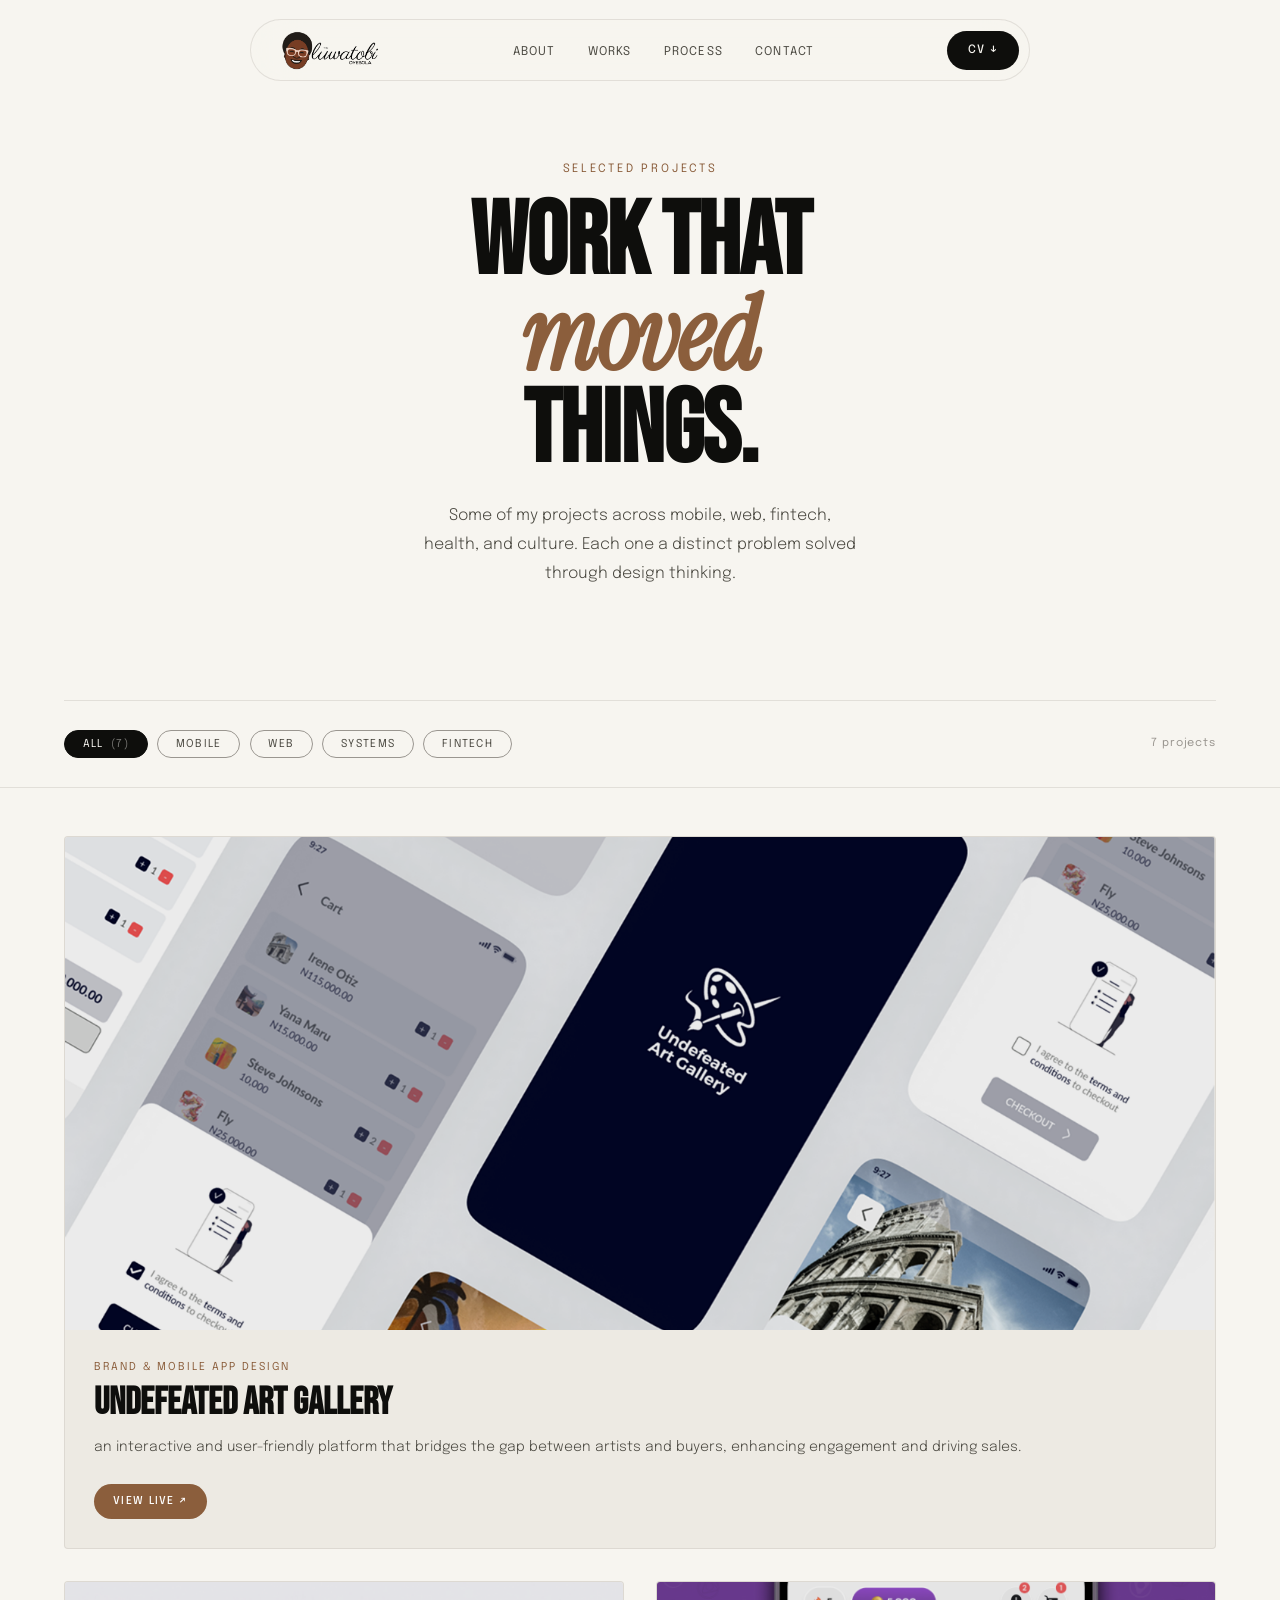
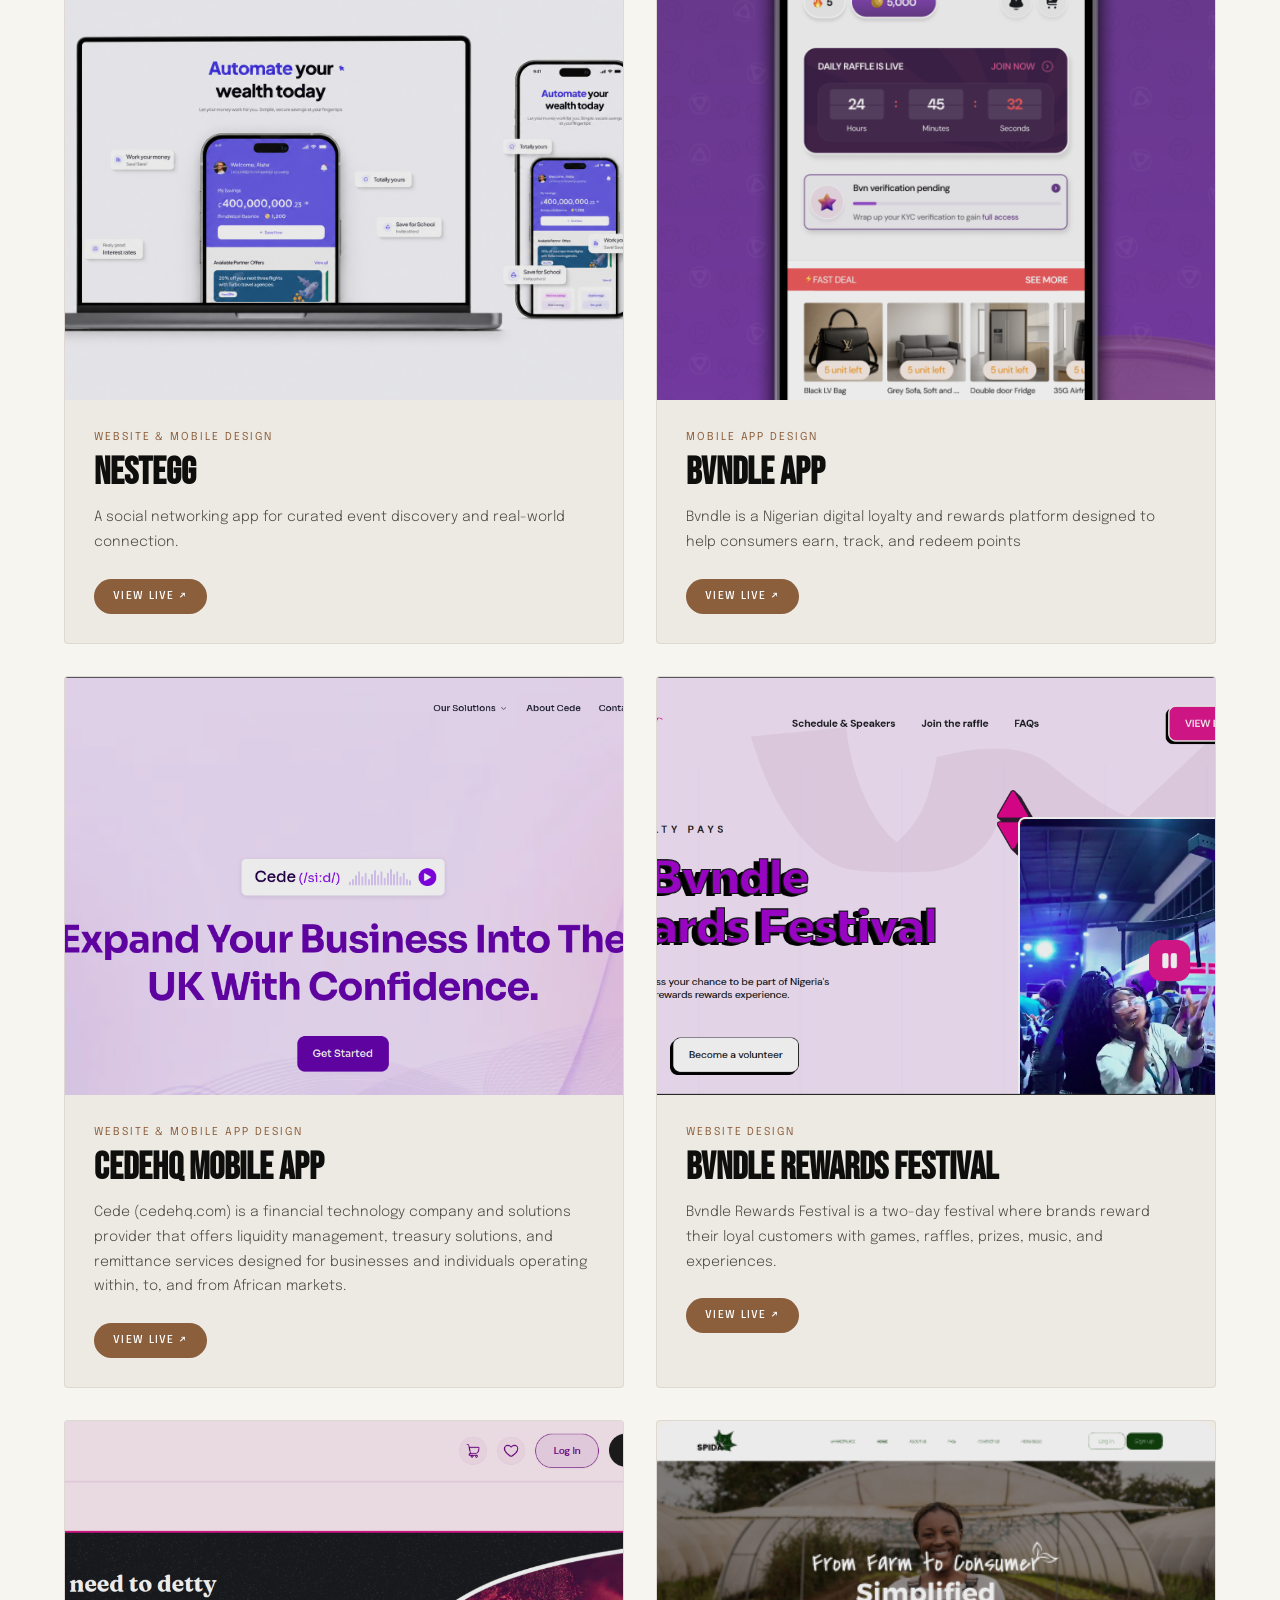
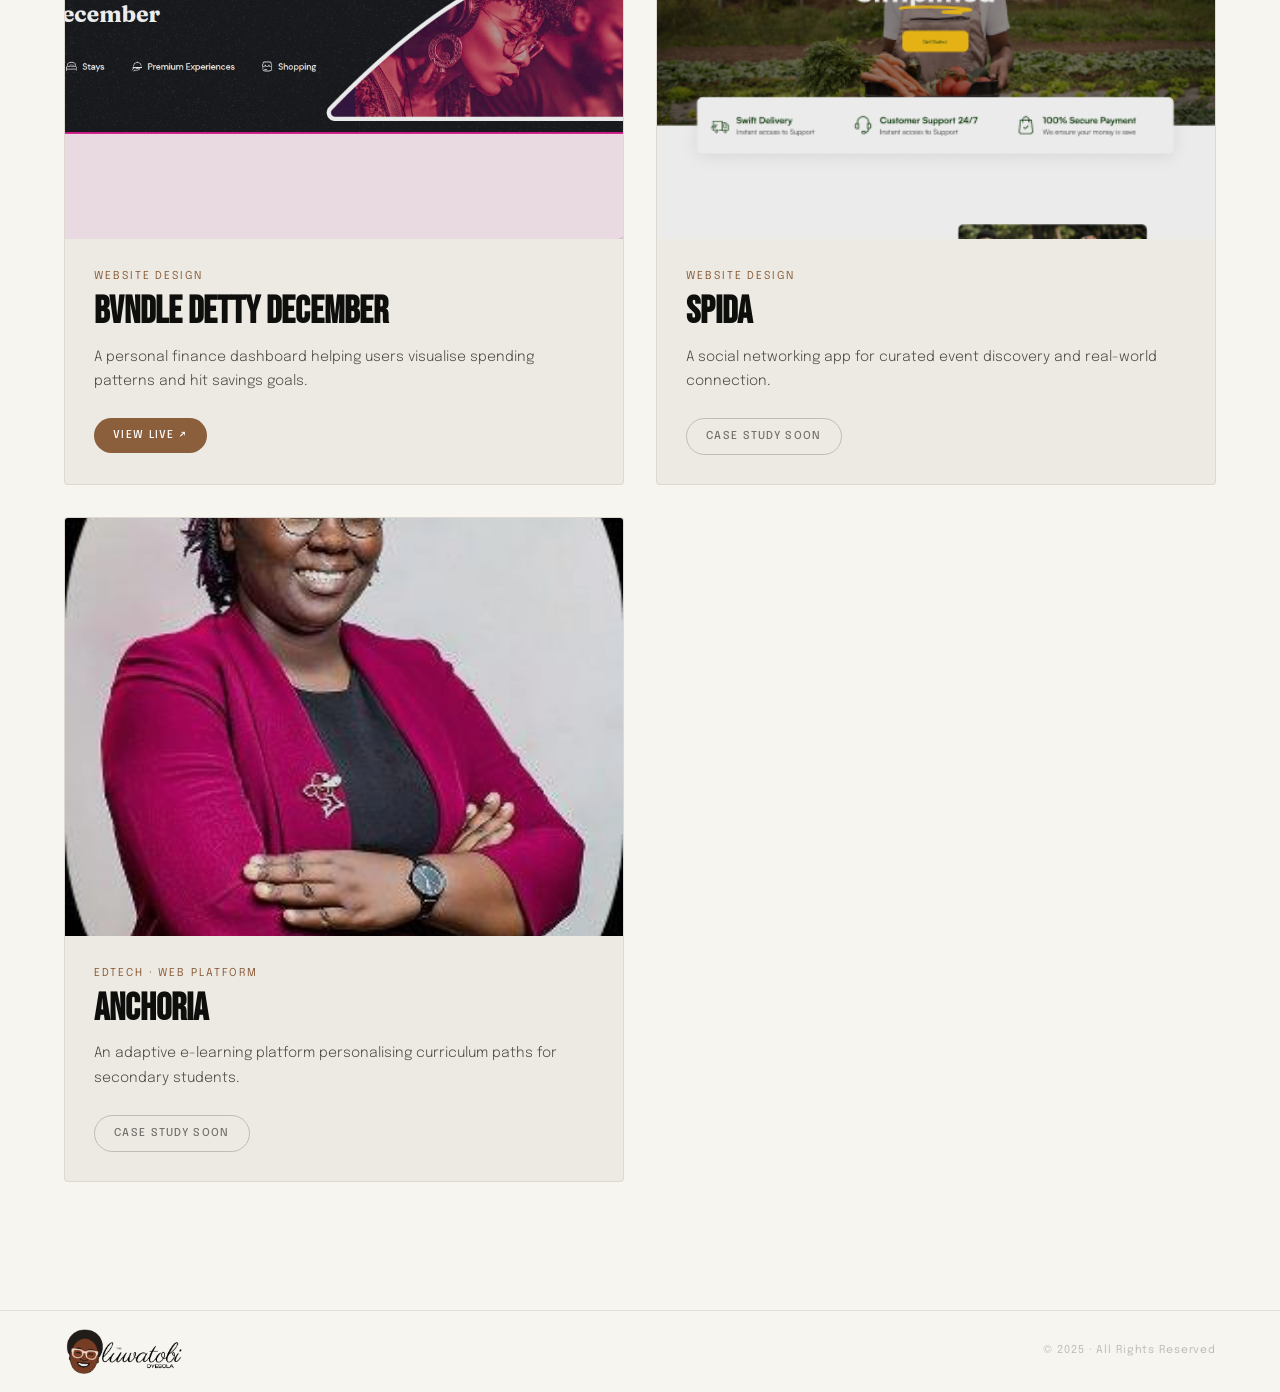
==== case-study.html @ ea9e1ae0 "designed Portfolio page" ====
<!doctype html>
<html lang="en" data-theme="light">
  <head>
    <meta charset="UTF-8" />
    <meta name="viewport" content="width=device-width,initial-scale=1" />
    <title>Case Study — Oluwatobi Oyesola</title>
    <link rel="preconnect" href="https://fonts.googleapis.com" />
    <link
      href="https://fonts.googleapis.com/css2?family=Bebas+Neue&family=Epilogue:ital,wght@0,200;0,300;0,400;0,500;1,200&family=Instrument+Serif:ital@0;1&display=swap"
      rel="stylesheet"
    />
    <link rel="stylesheet" href="style.css" />
    <link rel="stylesheet" href="./style/works.css" />
    <script src="./script/script.js" defer></script>
    <style>
      /* ── SHARED DESIGN TOKENS ─────────────────── */
      :root {
        --bg: #f7f5f0;
        --bg2: #edeae3;
        --bg3: #e3dfd7;
        --surface: rgba(255, 255, 255, 0.55);
        --surface-border: rgba(200, 196, 188, 0.45);
        --ink: #0e0e0c;
        --ink2: #4a4840;
        --ink3: #9a9690;
        --accent: #0e0e0c;
        --accent2: #8b5e3c;
        --accent2l: #c49a72;
        --glass-nav: rgba(247, 245, 240, 0.78);
        --glass-card: rgba(255, 255, 255, 0.52);
        --shadow: 0 12px 56px rgba(14, 14, 12, 0.12);
        --shadow-sm: 0 2px 16px rgba(14, 14, 12, 0.07);
        --ff-d: "Bebas Neue", sans-serif;
        --ff-s: "Instrument Serif", Georgia, serif;
        --ff-b: "Epilogue", sans-serif;
        --ease: cubic-bezier(0.22, 1, 0.36, 1);
      }
      [data-theme="dark"] {
        --bg: #0e0e0c;
        --bg2: #1a1a17;
        --bg3: #222220;
        --surface: rgba(30, 30, 26, 0.6);
        --surface-border: rgba(255, 255, 255, 0.08);
        --ink: #f7f5f0;
        --ink2: #b8b4ac;
        --ink3: #6a6660;
        --accent: #f7f5f0;
        --accent2: #c49a72;
        --accent2l: #d4aa82;
        --glass-nav: rgba(14, 14, 12, 0.82);
        --glass-card: rgba(26, 26, 23, 0.65);
        --shadow: 0 12px 56px rgba(0, 0, 0, 0.45);
        --shadow-sm: 0 2px 16px rgba(0, 0, 0, 0.3);
      }
      *,
      *::before,
      *::after {
        box-sizing: border-box;
        margin: 0;
        padding: 0;
      }
      html {
        scroll-behavior: smooth;
        font-size: 16px;
      }
      body {
        font-family: var(--ff-b);
        background: var(--bg);
        color: var(--ink);
        overflow-x: hidden;
        transition:
          background 0.4s,
          color 0.4s;
        line-height: 1.6;
      }
      ::-webkit-scrollbar {
        width: 3px;
      }
      ::-webkit-scrollbar-track {
        background: var(--bg);
      }
      ::-webkit-scrollbar-thumb {
        background: var(--accent2);
        border-radius: 2px;
      }
      img {
        display: block;
        max-width: 100%;
      }
      a {
        text-decoration: none;
        color: inherit;
      }

      /* ── UTILITIES ─────────────────────────────── */
      .s-label {
        font-family: var(--ff-b);
        font-size: 0.7rem;
        font-weight: 400;
        letter-spacing: 0.25em;
        text-transform: uppercase;
        color: var(--accent2);
        display: flex;
        align-items: center;
        gap: 0.7rem;
        margin-bottom: 0.8rem;
      }
      .s-label::before {
        content: "";
        width: 1.8rem;
        height: 0.5px;
        background: var(--accent2);
        display: block;
      }
      .reveal {
        opacity: 0;
        transform: translateY(1.6rem);
        transition:
          opacity 0.8s var(--ease),
          transform 0.8s var(--ease);
      }
      .reveal.in {
        opacity: 1;
        transform: none;
      }
      .d1 {
        transition-delay: 0.1s;
      }
      .d2 {
        transition-delay: 0.2s;
      }
      .d3 {
        transition-delay: 0.3s;
      }
      .d4 {
        transition-delay: 0.4s;
      }
      .btn {
        font-family: var(--ff-b);
        font-size: 0.72rem;
        font-weight: 500;
        letter-spacing: 0.12em;
        text-transform: uppercase;
        padding: 0.8rem 1.8rem;
        border-radius: 100px;
        transition: all 0.25s;
        display: inline-flex;
        align-items: center;
        gap: 0.5rem;
        cursor: pointer;
        border: none;
      }
      .btn-solid {
        background: var(--ink);
        color: var(--bg);
      }
      .btn-solid:hover {
        background: var(--accent2);
        transform: translateY(-2px);
      }
      .btn-ghost {
        background: transparent;
        color: var(--ink);
        border: 0.5px solid var(--ink3);
      }
      .btn-ghost:hover {
        border-color: var(--accent2);
        color: var(--accent2);
        transform: translateY(-2px);
      }
      .btn-brown {
        background: var(--accent2);
        color: #fff;
      }
      .btn-brown:hover {
        background: var(--accent2l);
        transform: translateY(-2px);
      }

      /* ── CASE STUDY ───────────────────────────── */
      .cs-wrap {
        padding-top: 5rem;
      }

      /* HERO */
      .cs-hero {
        position: relative;
        height: 70vh;
        min-height: 460px;
        overflow: hidden;
        display: flex;
        align-items: flex-end;
      }
      .cs-hero-bg {
        position: absolute;
        inset: 0;
        background-size: cover;
        background-position: center 20%;
        transition: transform 6s ease;
      }
      .cs-hero-overlay {
        position: absolute;
        inset: 0;
        background: linear-gradient(
          to bottom,
          rgba(14, 14, 12, 0.1) 0%,
          rgba(14, 14, 12, 0.8) 100%
        );
      }
      .cs-hero-content {
        position: relative;
        z-index: 2;
        width: 100%;
        padding: 0 5vw 3.5rem;
      }
      .cs-back {
        position: absolute;
        top: 2rem;
        left: 5vw;
        z-index: 10;
        font-family: var(--ff-b);
        font-size: 0.72rem;
        letter-spacing: 0.15em;
        text-transform: uppercase;
        color: rgba(247, 245, 240, 0.7);
        display: inline-flex;
        align-items: center;
        gap: 0.5rem;
        transition: color 0.2s;
      }
      .cs-back:hover {
        color: #fff;
      }
      .cs-back svg {
        width: 16px;
        height: 16px;
        stroke: currentColor;
        fill: none;
        stroke-width: 1.5;
      }
      .cs-hero-cat {
        font-family: var(--ff-b);
        font-size: 0.7rem;
        letter-spacing: 0.2em;
        text-transform: uppercase;
        color: var(--accent2);
        margin-bottom: 0.8rem;
      }
      .cs-hero-title {
        font-family: var(--ff-d);
        font-size: clamp(3rem, 7vw, 8rem);
        line-height: 0.92;
        color: #f7f5f0;
        letter-spacing: -0.01em;
        margin-bottom: 1rem;
      }
      .cs-hero-sub {
        font-family: var(--ff-b);
        font-size: 1rem;
        font-weight: 300;
        color: rgba(247, 245, 240, 0.65);
        max-width: 52ch;
        line-height: 1.75;
      }

      /* META BAR */
      .cs-meta-bar {
        background: var(--bg2);
        padding: 2rem 5vw;
        display: flex;
        gap: 3rem;
        flex-wrap: wrap;
        border-bottom: 0.5px solid var(--surface-border);
      }
      .cs-meta-item {
      }
      .cs-meta-label {
        font-family: var(--ff-b);
        font-size: 0.65rem;
        letter-spacing: 0.2em;
        text-transform: uppercase;
        color: var(--ink3);
        margin-bottom: 0.25rem;
      }
      .cs-meta-val {
        font-family: var(--ff-b);
        font-size: 0.9rem;
        font-weight: 400;
        color: var(--ink);
      }

      /* BODY */
      .cs-body {
        max-width: 1100px;
        margin: 0 auto;
        padding: 5rem 5vw 8rem;
      }
      .cs-section {
        margin-bottom: 5rem;
      }
      .cs-section-title {
        font-family: var(--ff-d);
        font-size: clamp(2rem, 4vw, 4rem);
        color: var(--ink);
        margin-bottom: 1.5rem;
        line-height: 1;
      }

      /* PROBLEM / SOLUTION 2-col */
      .cs-ps-grid {
        display: grid;
        grid-template-columns: 1fr 1fr;
        gap: 2px;
        margin: 3rem 0;
      }
      .cs-ps-col {
        padding: 2.5rem;
        background: var(--bg2);
        border: 0.5px solid var(--surface-border);
      }
      .cs-ps-col.solution {
        background: var(--ink);
        color: var(--bg);
      }
      .cs-ps-label {
        font-family: var(--ff-b);
        font-size: 0.68rem;
        letter-spacing: 0.2em;
        text-transform: uppercase;
        color: var(--accent2);
        margin-bottom: 0.8rem;
      }
      .cs-ps-col.solution .cs-ps-label {
        color: var(--accent2l);
      }
      .cs-ps-text {
        font-family: var(--ff-s);
        font-style: italic;
        font-size: 1.05rem;
        line-height: 1.85;
      }
      .cs-ps-col.solution .cs-ps-text {
        color: rgba(247, 245, 240, 0.8);
      }

      /* IMAGE GALLERY */
      .cs-gallery {
        columns: 3 280px;
        column-gap: 1rem;
        margin: 2rem 0;
      }
      .cs-gallery-item {
        break-inside: avoid;
        margin-bottom: 1rem;
        overflow: hidden;
        cursor: zoom-in;
        position: relative;
      }
      .cs-gallery-item img {
        width: 100%;
        display: block;
        transition:
          transform 0.5s var(--ease),
          filter 0.4s;
        filter: brightness(0.95);
      }
      .cs-gallery-item:hover img {
        transform: scale(1.03);
        filter: brightness(0.85);
      }
      .cs-gallery-item::after {
        content: "↗";
        position: absolute;
        top: 0.6rem;
        right: 0.6rem;
        font-size: 0.8rem;
        color: #fff;
        background: rgba(14, 14, 12, 0.4);
        backdrop-filter: blur(8px);
        padding: 0.2rem 0.5rem;
        border-radius: 4px;
        opacity: 0;
        transition: opacity 0.3s;
      }
      .cs-gallery-item:hover::after {
        opacity: 1;
      }

      /* CTA */
      .cs-cta-row {
        display: flex;
        gap: 1rem;
        flex-wrap: wrap;
        padding: 3rem 0;
        border-top: 0.5px solid var(--surface-border);
        margin-top: 4rem;
      }

      /* NAV BETWEEN PROJECTS */
      .cs-nav-row {
        display: grid;
        grid-template-columns: 1fr 1fr;
        gap: 1.2rem;
        padding: 3rem 5vw;
        background: var(--bg2);
        border-top: 0.5px solid var(--surface-border);
      }
      .cs-nav-card {
        background: var(--bg);
        padding: 1.8rem;
        border: 0.5px solid var(--surface-border);
        transition: all 0.3s var(--ease);
        cursor: pointer;
      }
      .cs-nav-card:hover {
        background: var(--bg2);
        transform: translateY(-2px);
        box-shadow: var(--shadow-sm);
      }
      .cs-nav-dir {
        font-family: var(--ff-b);
        font-size: 0.65rem;
        letter-spacing: 0.2em;
        text-transform: uppercase;
        color: var(--ink3);
        margin-bottom: 0.4rem;
      }
      .cs-nav-title {
        font-family: var(--ff-d);
        font-size: 1.6rem;
        color: var(--ink);
        line-height: 1;
      }

      /* LIGHTBOX */
      #lightbox {
        position: fixed;
        inset: 0;
        z-index: 9999;
        background: rgba(14, 14, 12, 0.95);
        display: flex;
        align-items: center;
        justify-content: center;
        opacity: 0;
        pointer-events: none;
        transition: opacity 0.3s;
      }
      #lightbox.open {
        opacity: 1;
        pointer-events: all;
      }
      #lightbox img {
        max-width: 90vw;
        max-height: 88vh;
        object-fit: contain;
        transform: scale(0.96);
        transition: transform 0.35s var(--ease);
      }
      #lightbox.open img {
        transform: scale(1);
      }
      #lb-close {
        position: absolute;
        top: 1.5rem;
        right: 1.5rem;
        font-family: var(--ff-b);
        font-size: 0.75rem;
        letter-spacing: 0.15em;
        text-transform: uppercase;
        color: rgba(247, 245, 240, 0.5);
        background: none;
        border: none;
        cursor: pointer;
        transition: color 0.2s;
      }
      #lb-close:hover {
        color: #fff;
      }

      @media (max-width: 760px) {
        .cs-ps-grid {
          grid-template-columns: 1fr;
        }
        .cs-gallery {
          columns: 2 160px;
        }
        .cs-hero {
          height: 55vh;
        }
        .cs-meta-bar {
          gap: 1.5rem;
        }
        .cs-nav-row {
          grid-template-columns: 1fr;
        }
        .cs-body {
          padding: 3rem 4vw 5rem;
        }
      }
    </style>
  </head>
  <body>
    <div class="nav-blur-overlay" id="navBlurOverlay"></div>

    <!-- NAV -->
    <nav id="main-nav">
      <a class="nav-logo" href="#">
        <img
          src="[data-uri]"
          alt="logo"
        />
      </a>
      <ul class="nav-links">
        <li><a href="#about">About</a></li>
        <li><a href="./works.html">Works</a></li>
        <li><a href="#process">Process</a></li>
        <li><a href="#contact">Contact</a></li>
      </ul>
      <div class="nav-right">
        <a
          class="nav-cta"
          href="./OyesolaResume.pdf"
          download="OyesolaResume.pdf"
          >CV &darr;</a
        >
        <button class="hamburger" id="navHamburger">
          <span></span>
          <span></span>
          <span></span>
        </button>
      </div>
    </nav>

    <div class="cs-wrap">
      <div class="cs-hero" id="csHero">
        <div class="cs-hero-bg" id="csBg"></div>
        <div class="cs-hero-overlay"></div>
        <a class="cs-back" href="works.html">
          <svg viewBox="0 0 16 16">
            <line x1="13" y1="8" x2="3" y2="8" />
            <polyline points="7,4 3,8 7,12" />
          </svg>
          Back to Works
        </a>
        <div class="cs-hero-content">
          <div class="cs-hero-cat" id="csCat"></div>
          <h1 class="cs-hero-title" id="csTitle"></h1>
          <p class="cs-hero-sub" id="csSub"></p>
        </div>
      </div>

      <div class="cs-meta-bar" id="csMetaBar">
        <div class="cs-meta-item">
          <div class="cs-meta-label">Role</div>
          <div class="cs-meta-val" id="csRole"></div>
        </div>
        <div class="cs-meta-item">
          <div class="cs-meta-label">Tools</div>
          <div class="cs-meta-val" id="csTools"></div>
        </div>
      </div>

      <div class="cs-body">
        <div class="cs-section reveal">
          <div class="s-label">Overview</div>
          <p
            id="csOverview"
            style="
              font-family: var(--ff-b);
              font-size: 1.05rem;
              font-weight: 300;
              color: var(--ink2);
              line-height: 1.9;
              max-width: 64ch;
            "
          ></p>
        </div>

        <div class="cs-section reveal d1">
          <div class="s-label">Problem &amp; Solution</div>
          <div class="cs-ps-grid" id="csPsGrid">
            <div class="cs-ps-col">
              <div class="cs-ps-label">The Problem</div>
              <p class="cs-ps-text" id="csProblem"></p>
            </div>
            <div class="cs-ps-col solution">
              <div class="cs-ps-label">The Solution</div>
              <p class="cs-ps-text" id="csSolution"></p>
            </div>
          </div>
        </div>

        <div class="cs-section reveal d2">
          <div class="s-label">Design Work</div>
          <div class="cs-gallery" id="csGallery"></div>
        </div>

        <div class="cs-cta-row reveal d3" id="csCtaRow"></div>
      </div>

      <div class="cs-nav-row" id="csNavRow"></div>
    </div>

    <!-- LIGHTBOX -->
    <div id="lightbox">
      <button id="lb-close">Close ✕</button>
      <img id="lb-img" src="" alt="" />
    </div>
    <script>
      var PROJECTS = [
        {
          id: "artgallery",
          slug: "artgallery",
          title: "Undefeated Art Gallery",
          category: "Brand & Mobile App Design",
          short:
            "An interactive and user-friendly platform that bridges the gap between artists and buyers, enhancing engagement and driving sales.",
          thumb: "./assets/UAG/undefeated-Gallery.png",
          hero: "./assets/UAG/undefeated-Gallery.png",
          imgs: [
           "./assets/UAG/undefeated-Gallery.png",
          "./assets/UAG/artgallery1.png",
          "./assets/UAG/artgallery2.png", 
          "./assets/UAG/artgallery3.png",
           "./assets/UAG/artgallery4.png",
           "./assets/UAG/artgallery5.png",
           "./assets/UAG/artgallery6.png",
           "./assets/UAG/artgallery7.png",
           "./assets/UAG/artgallery8.png",
           "./assets/UAG/artgallery9.png",
          ],
          role: "Lead Product Designer",
          tools: "Figma \u00b7 FigJam \u00b7 Principle \u00b7 Notion",
          problem:
            "The current method of showcasing and purchasing art pieces at Undefeated Art Gallery is limited in providing a comprehensive digital experience. Art enthusiasts often lack access to detailed stories or histories behind art pieces, which are essential for appreciating the value and context of the artwork. Furthermore, there is no streamlined platform for artists to share their inspiration or for buyers to conveniently purchase and choose delivery options. This gap hinders artists from effectively connecting with potential buyers and reduces the overall user experience for art collectors.",
          solution:
            "To develop a mobile application for Undefeated Art Gallery that: Enables artists to upload detailed stories or histories about their art pieces when listing them for sale. Allows buyers to read and explore the background of the artwork to make informed purchase decisions. Offers buyers flexible delivery options, including doorstep delivery and gallery pickup.  Creates an interactive and user-friendly platform that bridges the gap between artists and buyers, enhancing engagement and driving sales.",
          live: "#",
          figma: null,
          has_links: true,
        },
        {
          id: "nestegg",
          slug: "nestegg",
          title: "Nest Egg",
          category: "Website & Mobile App Design",
          short:
            "A social networking app for curated event discovery and real-world connection.",
          thumb: "./assets/NES/NestEgg-mockup.png",
          hero: "./assets/NES/NestEgg-mockup.png",
          imgs: [
           "./assets/NES/nestegg-desktop.png",
          "./assets/NES/nestegg-s1.png",
          "./assets/NES/nestegg-s2.png",
          "./assets/NES/nestegg-s3.png",
            "./assets/NES/NestEgg.png",
            "./assets/NES/nestegg-1.png",
          "./assets/NES/nestegg 2.png",
          "./assets/NES/nestegg 3.png",
            "./assets/NES/nestegg-Desktop.png",
          "./assets/NES/nestegg-Desktop1.png",
          "./assets/NES/nestegg-desktop.png",
          "./assets/NES/nestegg-Empty-screen.png",
            
          ],
          role: "UI/UX Designer (Team Project)",
          tools: "Figma \u00b7 Maze \u00b7 Miro",
          problem:
            "Existing social apps optimised for screen time, not real-world meetups. Users felt more isolated despite being more 'connected'.",
          solution:
            "An event-first social layer that surfaces relevant gatherings, friend attendance signals, and frictionless RSVP \u2014 reducing decision fatigue for spontaneous plans.",
          live: "#",
          figma: null,
          has_links: true,
        },
        {
          id: "bvndle",
          slug: "bvndle",
          title: "Bvndle App",
          category: "Mobile App Design",
          short:
            "Bvndle is a Nigerian digital loyalty and rewards platform designed to help consumers earn, track, and redeem points.",
          thumb: "./assets/Bvndle/bundle-home.png",
          hero: "./assets/Bvndle/bundle-home.png",
          imgs: [
           "./assets/Bvndle/bundle-home.png",
          "./assets/Bvndle/bundle-s1.png",
          "./assets/Bvndle/bundle-s2.png",  
          "./assets/Bvndle/bundle-s3.png",
          "./assets/Bvndle/bundle-s4.png",
          ],
          role: "Product Designer",
          tools: "Figma \u00b7 Webflow \u00b7 Hotjar",
          problem:
            "Farmers lost up to 40% of produce to middlemen. Urban buyers had no visibility into where their food came from or how fresh it was.",
          solution:
            "A dual-sided platform with farmer dashboards, real-time inventory, and a consumer-facing marketplace with farm storytelling built into every product listing.",
          live: "https://bvndle.com/",
          figma: null,
          has_links: true,
        },
        {
          id: "Cedehq",
          slug: "Cedehq",
          title: "Cedehq Mobile App",
          category: "Fintech \u00b7 Mobile App Design",
          short:
            "Cede is a financial technology company and solutions provider that offers liquidity management, treasury solutions, and remittance services designed for businesses and individuals operating within, to, and from African markets.",
          thumb: "./assets/cedehq.png",
          hero: "./assets/cedehq.png",
          imgs: [
            "./assets/cedehq.png",
          ],
          role: "Product Designer (Team Project)",
          tools: "Figma \u00b7 Principle \u00b7 Loom",
          problem:
            "Most finance apps overwhelmed users with raw data. The result: people avoided checking their finances altogether.",
          solution:
            "A calm, insight-first dashboard that surfaces one actionable recommendation per week \u2014 turning anxiety into agency through progressive disclosure.",
          live: "https://cedehq.com/uk",
          figma: null,
          has_links: true,
        },
        {
          id: "festival",
          slug: "festival",
          title: "Bvndle Rewards Festival",
          category: "Mobile App Design",
          short:
            "Bvndle Rewards Festival is a two-day festival where brands reward their loyal customers with games, raffles, prizes, music, and experiences.",
          thumb: "./assets/reward festival.png",
          hero: "./assets/reward festival.png",
          imgs: [
            "./assets/reward festival.png",
          ],
          role: "UX Designer",
          tools: "Figma \u00b7 FigJam \u00b7 Dovetail",
          problem:
            "Patients with chronic conditions were managing care across fragmented tools \u2014 leading to missed check-ins and poor clinical outcomes.",
          solution:
            "A unified care companion with symptom logging, medication reminders, and async messaging with care coordinators \u2014 all in one calm, accessible interface.",
          live: "https://rewardsfestival.bvndle.com/",
          figma: null,
          has_links: false,
        },
        {
          id: "detty",
          slug: "detty",
          title: "Bvndle Detty December",
          category: "MObile App Design",
          short:
            "An adaptive e-learning platform personalising curriculum paths for secondary students.",
          thumb: "./assets/detty-december.png",
          hero: "./assets/detty-december.png",
          imgs: [
            "./assets/detty-december.png",
          ],
          role: "Product Designer",
          tools: "Figma \u00b7 Maze \u00b7 Notion",
          problem:
            "One-size-fits-all curricula left struggling students further behind while advanced learners stagnated waiting for peers to catch up.",
          solution:
            "An adaptive quiz engine paired with a visual learning map \u2014 giving students agency over their pace while surfacing gaps to teachers in real time.",
          live: "https://bvndledettydecember.com/",
          figma: null,
          has_links: false,
        },
        {
          id: "spida",
          slug: "spida",
          title: "Spida",
          category: "Website Design",
          short:
            "An adaptive e-learning platform personalising curriculum paths for secondary students.",
          thumb: "./assets/SPA/spida-mockup.png",
          hero: "./assets/SPA/spida-mockup.png",
          imgs: [
            "./assets/SPA/spida-mockup.png",
            "./assets/SPA/spida-1.png",
             "./assets/SPA/spida-2.png",
              "./assets/SPA/spida-3.png",
               "./assets/SPA/spida-4.png",
               "./assets/SPA/spida-5.png",
               "./assets/SPA/spida-6.png",
               "./assets/SPA/spida-7.png",
               "./assets/SPA/spida-8.png",
               "./assets/SPA/spida-9.png",
               "./assets/SPA/spida-10.png",
               "./assets/SPA/spida-11.png",
                "./assets/SPA/spida-12.png",
              "./assets/SPA/spida.png"
          ],
          role: "Product Designer",
          tools: "Figma \u00b7 Maze \u00b7 Notion",
          problem:
            "One-size-fits-all curricula left struggling students further behind while advanced learners stagnated waiting for peers to catch up.",
          solution:
            "An adaptive quiz engine paired with a visual learning map \u2014 giving students agency over their pace while surfacing gaps to teachers in real time.",
          live: null,
          figma: null,
          has_links: false,
        },
        {
          id: "anchoria",
          slug: "anchoria",
          title: "Anchoria",
          category: "Mobile App Design",
          short:
            "An adaptive e-learning platform personalising curriculum paths for secondary students.",
          thumb: "./assets/ACH/Anchoria-full.png",
          hero: "./assets/ACH/Anchoria-full.png",
          imgs: [
            "./assets/ACH/Anchoria-full.png",
            "./assets/ACH/Anchoria-1.jpg",
             "./assets/ACH/Anchoria-2.jpg",
              "./assets/ACH/Anchoria-3.jpg",
               "./assets/ACH/Anchoria-4.jpg",
          ],
          role: "Product Designer",
          tools: "Figma \u00b7 Maze \u00b7 Notion",
          problem:
            "One-size-fits-all curricula left struggling students further behind while advanced learners stagnated waiting for peers to catch up.",
          solution:
            "An adaptive quiz engine paired with a visual learning map \u2014 giving students agency over their pace while surfacing gaps to teachers in real time.",
          live: null,
          figma: null,
          has_links: false,
        },
      ];

      function getParam(key) {
        return new URLSearchParams(window.location.search).get(key);
      }

      function loadProject() {
        var id = getParam("p");
        var idx = PROJECTS.findIndex(function (p) {
          return p.id === id;
        });
        if (idx < 0) {
          window.location.href = "works.html";
          return;
        }
        var p = PROJECTS[idx];

        document.title = p.title + " — Oluwatobi Oyesola";

        document.getElementById("csBg").style.backgroundImage = "url(" + p.hero + ")";
        document.getElementById("csCat").textContent = p.category;
        document.getElementById("csTitle").textContent = p.title;
        document.getElementById("csSub").textContent = p.short;
        document.getElementById("csRole").textContent = p.role;
        document.getElementById("csTools").textContent = p.tools;
        document.getElementById("csOverview").textContent = p.short;
        document.getElementById("csProblem").textContent = p.problem;
        document.getElementById("csSolution").textContent = p.solution;

        // Gallery
        var gallery = document.getElementById("csGallery");
        gallery.innerHTML = "";
        p.imgs.forEach(function (src) {
          var div = document.createElement("div");
          div.className = "cs-gallery-item";
          var img = document.createElement("img");
          img.src = src;
          img.alt = p.title;
          img.loading = "lazy";
          img.addEventListener("click", function () {
            openLightbox(src);
          });
          div.appendChild(img);
          gallery.appendChild(div);
        });

        // CTA
        var cta = document.getElementById("csCtaRow");
        cta.innerHTML = "";
        if (p.has_links && p.live) {
          cta.innerHTML +=
            '<a href="' +
            p.live +
            '" target="_blank" class="btn btn-brown">View Live Project ↗</a>';
        }
        cta.innerHTML +=
          '<a href="works.html" class="btn btn-ghost">← Back to All Works</a>';

        // Prev/Next nav
        var prev = PROJECTS[(idx - 1 + PROJECTS.length) % PROJECTS.length];
        var next = PROJECTS[(idx + 1) % PROJECTS.length];
        document.getElementById("csNavRow").innerHTML =
          '<a class="cs-nav-card" href="case-study.html?p=' +
          prev.id +
          '">' +
          '<div class="cs-nav-dir">← Previous</div>' +
          '<div class="cs-nav-title">' +
          prev.title +
          "</div></a>" +
          '<a class="cs-nav-card" href="case-study.html?p=' +
          next.id +
          '" style="text-align:right">' +
          '<div class="cs-nav-dir">Next →</div>' +
          '<div class="cs-nav-title">' +
          next.title +
          "</div></a>";

        // parallax
        window.addEventListener(
          "scroll",
          function () {
            var bg = document.getElementById("csBg");
            if (window.scrollY < window.innerHeight)
              bg.style.transform = "translateY(" + window.scrollY * 0.3 + "px)";
          },
          { passive: true },
        );
      }

      // Lightbox
      function openLightbox(src) {
        var lb = document.getElementById("lightbox");
        document.getElementById("lb-img").src = src;
        lb.classList.add("open");
        document.body.style.overflow = "hidden";
      }
      document
        .getElementById("lb-close")
        .addEventListener("click", function () {
          document.getElementById("lightbox").classList.remove("open");
          document.body.style.overflow = "";
        });
      document
        .getElementById("lightbox")
        .addEventListener("click", function (e) {
          if (e.target === this) {
            this.classList.remove("open");
            document.body.style.overflow = "";
          }
        });
      document.addEventListener("keydown", function (e) {
        if (e.key === "Escape") {
          document.getElementById("lightbox").classList.remove("open");
          document.body.style.overflow = "";
        }
      });

      loadProject();
    </script>
  </body>
</html>
---- style.css ----
:root {
  --bg: #f7f5f0;
  --bg2: #edeae3;
  --surface: rgba(255, 255, 255, 0.55);
  --surface-border: rgba(255, 255, 255, 0.7);
  --ink: #0e0e0c;
  --ink2: #4a4840;
  --ink3: #9a9690;
  --accent: #0e0e0c;
  --accent2: #8b5e3c;
  --glass-nav: rgba(247, 245, 240, 0.72);
  --glass-card: rgba(255, 255, 255, 0.45);
  --shadow: 0 8px 48px rgba(14, 14, 12, 0.1);
  --shadow-sm: 0 2px 12px rgba(14, 14, 12, 0.07);
  --ff-display: "Bebas Neue", sans-serif;
  --ff-serif: "Instrument Serif", Georgia, serif;
  --ff-body: "Epilogue", sans-serif;
  --ease: cubic-bezier(0.22, 1, 0.36, 1);
  --dur: 0.75s;
}
*,
*::before,
*::after {
  box-sizing: border-box;
  margin: 0;
  padding: 0;
}
html {
  scroll-behavior: smooth;
  font-size: 16px;
}
body {
  font-family: var(--ff-body);
  background: var(--bg);
  color: var(--ink);
  overflow-x: hidden;
  transition:
    background 0.4s,
    color 0.4s;
  line-height: 1.6;
}

/* Page blur overlay when nav is open */
.nav-blur-overlay {
  position: fixed;
  inset: 0;
  z-index: 140;
  backdrop-filter: blur(8px);
  -webkit-backdrop-filter: blur(8px);
  background: rgba(14, 14, 12, 0.35);
  opacity: 0;
  pointer-events: none;
  transition: opacity 0.35s var(--ease);
}

.nav-blur-overlay.active {
  opacity: 1;
  pointer-events: all;
}

/* ── SCROLLBAR ──────────────────────────────── */
::-webkit-scrollbar {
  width: 3px;
}
::-webkit-scrollbar-track {
  background: var(--bg);
}
::-webkit-scrollbar-thumb {
  background: var(--accent2);
  border-radius: 2px;
}

/* ── NAV ────────────────────────────────────── */
nav {
  position: fixed;
  top: 1.2rem;
  left: 50%;
  transform: translateX(-50%);
  z-index: 200;
  background: var(--glass-nav);
  backdrop-filter: blur(24px) saturate(180%);
  -webkit-backdrop-filter: blur(24px) saturate(180%);
  border: 0.5px solid var(--surface-border);
  border-radius: 100px;
  padding: 0.6rem 0.6rem 0.6rem 1.8rem;
  display: flex;
  align-items: center;
  gap: 2rem;
  box-shadow: var(--shadow-sm);
  transition: all 0.4s var(--ease);
  width: min(780px, 90vw);
}

.nav-logo {
  display: flex;
  align-items: center;
  flex-shrink: 0;
  font-size: 0.75rem;
  font-weight: 500;
  letter-spacing: 0.1em;
  text-transform: uppercase;
  color: var(--ink);
  white-space: nowrap;
}

.nav-logo img {
  width: 100px;
  display: block;
}

.nav-links {
  display: flex;
  gap: 2rem;
  list-style: none;
  align-items: center;
  margin-left: auto;
}

.nav-links li {
  position: relative;
}

.nav-links a {
  font-family: var(--ff-body);
  font-size: 0.75rem;
  font-weight: 400;
  letter-spacing: 0.1em;
  text-transform: uppercase;
  color: var(--ink2);
  text-decoration: none;
  transition: all 0.3s ease;
  padding: 0.5rem 0;
  position: relative;
}

.nav-links a::after {
  content: "";
  position: absolute;
  bottom: 0;
  left: 0;
  width: 0;
  height: 1.5px;
  background: var(--accent2);
  transition: width 0.3s ease;
}

.nav-links a:hover {
  color: var(--ink);
}

.nav-links a:hover::after,
.nav-links a.active::after {
  width: 100%;
}

.nav-links a.active {
  color: var(--ink);
}

.nav-right {
  display: flex;
  align-items: center;
  gap: 0.8rem;
  margin-left: auto;
  flex-shrink: 0;
}

.nav-cta {
  font-family: var(--ff-body);
  font-size: 0.72rem;
  font-weight: 500;
  letter-spacing: 0.12em;
  text-transform: uppercase;
  background: var(--ink);
  color: var(--bg);
  padding: 0.65rem 1.3rem;
  border-radius: 100px;
  text-decoration: none;
  transition: all 0.25s ease;
  white-space: nowrap;
  border: none;
  cursor: pointer;
  display: inline-block;
}

.nav-cta:hover {
  background: var(--accent2);
  transform: translateY(-2px);
  box-shadow: 0 4px 12px rgba(14, 14, 12, 0.15);
}

/* ── HAMBURGER ICON ─────────────────────────── */

/* Hamburger lines */
.hamburger {
  display: none;
  flex-direction: column;
  gap: 5px;
  cursor: pointer;
  background: none;
  border: none;
  padding: 4px;
}
.hamburger span {
  display: block;
  width: 22px;
  height: 1.5px;
  background: var(--ink);
  transition: all 0.3s var(--ease);
  transform-origin: center;
}
.hamburger.open span:nth-child(1) {
  transform: translateY(6.5px) rotate(45deg);
}
.hamburger.open span:nth-child(2) {
  opacity: 0;
  transform: scaleX(0);
}
.hamburger.open span:nth-child(3) {
  transform: translateY(-6.5px) rotate(-45deg);
}

/* Mobile responsive navbar
@media (max-width: 768px) {
  nav {
    top: 0.8rem;
    left: auto;
    right: 1rem;
    transform: none;
    width: auto;
    padding: 0.5rem 0.6rem;
    border-radius: 12px;
  }

  .nav-logo {
    display: flex;
    font-size: 0.65rem;
  }

  .nav-logo img {
    display: none;
  }

  .nav-links {
    position: fixed;
    top: 4.5rem;
    left: 0;
    right: 0;
    flex-direction: column;
    gap: 0.5rem;
    margin: 0;
    width: 100%;
    background: var(--glass-nav);
    backdrop-filter: blur(24px) saturate(180%);
    -webkit-backdrop-filter: blur(24px) saturate(180%);
    border: 0.5px solid var(--surface-border);
    padding: 1.5rem 1rem;
    box-shadow: var(--shadow);
    border-radius: 0 0 12px 12px;
    display: none;
    max-height: calc(100vh - 5rem);
    overflow-y: auto;
  }

  .nav-links.active {
    display: flex;
  }

  .nav-links li {
    width: 100%;
  }

  .nav-links a {
    display: block;
    padding: 0.8rem 1rem;
    border-radius: 8px;
    transition: all 0.2s ease;
    font-size: 0.8rem;
  }

  .nav-links a::after {
    display: none;
  }

  .nav-links a:hover {
    background: var(--bg2);
    color: var(--ink);
  }

  .nav-right {
    margin-left: 0;
    gap: 0.5rem;
  }

  .nav-cta {
    padding: 0.55rem 1rem;
    font-size: 0.65rem;
  }

  .hamburger {
    display: flex;
    order: 3;
  }
}

@media (max-width: 480px) {
  nav {
    top: 0.6rem;
    right: 0.8rem;
    border-radius: 8px;
    padding: 0.4rem 0.5rem;
  }

  .nav-logo {
    font-size: 0.6rem;
    max-width: 70px;
    overflow: hidden;
    text-overflow: ellipsis;
  }

  .nav-links {
    top: 3.5rem;
    padding: 1rem;
  }

  .nav-links a {
    padding: 0.7rem 0.8rem;
    font-size: 0.75rem;
  }

  .nav-cta {
    padding: 0.5rem 0.9rem;
    font-size: 0.6rem;
  }
} */

/* ── HERO ────────────────────────────────────── */
#hero {
  position: relative;
  min-height: 100vh;
  overflow: hidden;
  display: flex;
  align-items: flex-end;
}
.hero-bg {
  position: absolute;
  inset: 0;
  background-size: cover;
  background-position: center 20%;
  filter: brightness(0.82);
  transition: transform 8s ease;
}
.hero-overlay {
  position: absolute;
  inset: 0;
  background: linear-gradient(
    to bottom,
    rgba(14, 14, 12, 0.1) 0%,
    rgba(14, 14, 12, 0.05) 40%,
    rgba(14, 14, 12, 0.75) 100%
  );
}
.hero-content {
  position: relative;
  z-index: 2;
  width: 100%;
  padding: 0 5vw 6vh;
  display: grid;
  grid-template-columns: 1fr auto;
  align-items: flex-end;
  gap: 2rem;
}
@media (max-width: 900px) {
  .hero-content {
    grid-template-columns: 1fr;
    align-items: center;
    text-align: center;
    gap: 1.5rem;
    padding: 0 4vw 2rem;
  }
  .hero-right {
    order: 2;
    margin-top: 1rem;
  }
}

.hero-eyebrow {
  font-family: var(--ff-body);
  font-size: 0.72rem;
  font-weight: 400;
  letter-spacing: 0.28em;
  text-transform: uppercase;
  color: rgba(247, 245, 240, 0.6);
  margin-bottom: 1.2rem;
  display: flex;
  align-items: center;
  gap: 0.8rem;
  opacity: 0;
  animation: fadeUp 0.8s 0.2s var(--ease) forwards;
}
.hero-eyebrow::before {
  content: "";
  display: block;
  width: 2rem;
  height: 0.5px;
  background: var(--accent2);
}
.hero-title {
  font-family: var(--ff-display);
  font-size: clamp(5rem, 13vw, 16rem);
  line-height: 0.88;
  color: #f7f5f0;
  letter-spacing: -0.01em;
  opacity: 0;
  animation: fadeUp 1s 0.35s var(--ease) forwards;
}
.hero-title em {
  font-family: var(--ff-serif);
  font-style: italic;
  color: var(--accent2);
  font-size: 0.75em;
  letter-spacing: 0.02em;
}
.hero-right {
  display: flex;
  flex-direction: column;
  align-items: flex-end;
  gap: 1.5rem;
  padding-bottom: 0.5rem;
}
@media (max-width: 900px) {
  .hero-right {
    align-items: center;
  }
}

.hero-tag {
  background: var(--glass-card);
  backdrop-filter: blur(20px);
  -webkit-backdrop-filter: blur(20px);
  border: 0.5px solid rgba(255, 255, 255, 0.25);
  border-radius: 100px;
  padding: 0.6rem 1.2rem;
  font-family: var(--ff-body);
  font-size: 0.72rem;
  letter-spacing: 0.15em;
  text-transform: uppercase;
  color: #f7f5f0;
  opacity: 0;
  animation: fadeUp 0.8s 0.7s var(--ease) forwards;
}
.hero-scroll {
  display: flex;
  align-items: center;
  gap: 0.6rem;
  font-family: var(--ff-body);
  font-size: 0.68rem;
  letter-spacing: 0.2em;
  text-transform: uppercase;
  color: rgba(247, 245, 240, 0.45);
  opacity: 0;
  animation: fadeUp 0.8s 0.9s var(--ease) forwards;
  text-decoration: none;
}
.scroll-line {
  width: 0.5px;
  height: 2.5rem;
  background: rgba(247, 245, 240, 0.3);
  animation: scrollPulse 2.5s infinite;
}
@keyframes scrollPulse {
  0%,
  100% {
    opacity: 0.3;
    transform: scaleY(1);
  }
  50% {
    opacity: 0.8;
    transform: scaleY(1.1);
  }
}
.hero-stats {
  position: absolute;
  right: 5vw;
  top: 50%;
  transform: translateY(-50%);
  display: flex;
  flex-direction: column;
  gap: 2rem;
  opacity: 0;
  animation: fadeUp 0.8s 0.6s var(--ease) forwards;
}
@media (max-width: 900px) {
  .hero-stats .h-stat {
    text-align: center;
  }
  .hero-stats .h-stat-n {
    font-size: 1.8rem;
  }
  .hero-stats .h-stat-l {
    font-size: 0.55rem;
  }
}
.h-stat {
  text-align: right;
}
.h-stat-n {
  font-family: var(--ff-display);
  font-size: 2.8rem;
  color: #f7f5f0;
  line-height: 1;
}
.h-stat-l {
  font-family: var(--ff-body);
  font-size: 0.62rem;
  letter-spacing: 0.18em;
  text-transform: uppercase;
  color: rgba(247, 245, 240, 0.45);
}

/* ── MARQUEE ─────────────────────────────────── */
.marquee-wrap {
  background: var(--ink);
  padding: 0.9rem 0;
  overflow: hidden;
  display: flex;
  gap: 0;
}
.marquee-track {
  display: flex;
  gap: 2.5rem;
  white-space: nowrap;
  flex-shrink: 0;
  animation: marqueeRoll 22s linear infinite;
}
.marquee-track + .marquee-track {
  animation-delay: -11s;
}
.m-item {
  font-family: var(--ff-body);
  font-size: 0.7rem;
  font-weight: 300;
  letter-spacing: 0.2em;
  text-transform: uppercase;
  color: var(--bg2);
  display: flex;
  align-items: center;
  gap: 2rem;
  flex-shrink: 0;
}
.m-dot {
  width: 3px;
  height: 3px;
  border-radius: 50%;
  background: var(--accent2);
}
@keyframes marqueeRoll {
  from {
    transform: translateX(0);
  }
  to {
    transform: translateX(-100%);
  }
}

/* ── SECTION COMMONS ────────────────────────── */
section {
  padding: 8rem 5vw;
}
.s-label {
  font-family: var(--ff-body);
  font-size: 0.7rem;
  font-weight: 400;
  letter-spacing: 0.25em;
  text-transform: uppercase;
  color: var(--accent2);
  display: flex;
  align-items: center;
  gap: 0.7rem;
  margin-bottom: 1rem;
}
.s-label::before {
  content: "";
  width: 1.8rem;
  height: 0.5px;
  background: var(--accent2);
  display: block;
}
.s-title {
  font-family: var(--ff-display);
  font-size: clamp(2.8rem, 6vw, 6.5rem);
  line-height: 0.92;
  letter-spacing: -0.01em;
  color: var(--ink);
  margin-bottom: 2rem;
}
.s-title em {
  font-family: var(--ff-serif);
  font-style: italic;
  color: var(--accent2);
}

/* ── ABOUT ───────────────────────────────────── */
#about {
  background: var(--bg);
  overflow: hidden;
}
.about-grid {
  display: grid;
  grid-template-columns: 1.1fr 1fr;
  gap: 6vw;
  align-items: center;
}
.about-img-wrap {
  position: relative;
  overflow: hidden;
}
.about-img {
  width: 100%;
  aspect-ratio: 3/4;
  object-fit: cover;
  object-position: top;
  display: block;
}
.about-img-frame {
  position: absolute;
  inset: 0;
  border: 0.5px solid var(--surface-border);
  pointer-events: none;
}
.about-accent {
  position: absolute;
  bottom: 2rem;
  right: -1.5rem;
  padding: 1.4rem 1.8rem;
  background: var(--glass-card);
  backdrop-filter: blur(20px);
  -webkit-backdrop-filter: blur(20px);
  border: 0.5px solid var(--surface-border);
  border-radius: 16px;
  box-shadow: var(--shadow);
}
.about-accent-n {
  font-family: var(--ff-display);
  font-size: 2.4rem;
  color: var(--ink);
  line-height: 1;
}
.about-accent-l {
  font-family: var(--ff-body);
  font-size: 0.65rem;
  letter-spacing: 0.15em;
  text-transform: uppercase;
  color: var(--ink3);
  margin-top: 0.2rem;
}
.about-body {
  font-family: var(--ff-body);
  font-size: 1rem;
  font-weight: 300;
  color: var(--ink2);
  line-height: 1.9;
  margin-bottom: 1.4rem;
}
.about-body strong {
  font-weight: 500;
  color: var(--ink);
}
.skills-grid {
  display: flex;
  flex-wrap: wrap;
  gap: 0.5rem;
  margin-top: 2rem;
}
.skill {
  font-family: var(--ff-body);
  font-size: 0.7rem;
  letter-spacing: 0.1em;
  text-transform: uppercase;
  padding: 0.4rem 0.9rem;
  border: 0.5px solid var(--ink3);
  color: var(--ink2);
  border-radius: 100px;
  transition: all 0.2s;
  cursor: default;
}
.skill:hover {
  border-color: var(--accent2);
  color: var(--accent2);
}

/* ── PHILOSOPHY (dark band) ─────────────────── */
#philosophy {
  background: var(--ink);
  color: var(--bg);
  padding: 7rem 5vw;
  overflow: hidden;
  position: relative;
}
#philosophy::before {
  content: "";
  position: absolute;
  width: 60vw;
  height: 60vw;
  border-radius: 50%;
  background: radial-gradient(
    circle,
    rgba(139, 94, 60, 0.12) 0%,
    transparent 70%
  );
  top: -20%;
  right: -15%;
  pointer-events: none;
}
.philosophy-quote {
  font-family: var(--ff-display);
  font-size: clamp(2.5rem, 5.5vw, 6rem);
  line-height: 1;
  letter-spacing: -0.01em;
  color: var(--bg);
  max-width: 18ch;
  margin-bottom: 5rem;
}
.philosophy-quote em {
  font-family: var(--ff-serif);
  font-style: italic;
  color: var(--accent2);
}
.pillars {
  display: grid;
  grid-template-columns: repeat(3, 1fr);
  gap: 2px;
}
.pillar {
  padding: 2.5rem;
  background: rgba(247, 245, 240, 0.03);
  border: 0.5px solid rgba(247, 245, 240, 0.07);
  transition: background 0.3s;
}
.pillar:hover {
  background: rgba(139, 94, 60, 0.08);
}
.pillar-n {
  font-family: var(--ff-display);
  font-size: 4rem;
  color: rgba(139, 94, 60, 0.2);
  line-height: 1;
  margin-bottom: 1.2rem;
}
.pillar-t {
  font-family: var(--ff-body);
  font-size: 0.72rem;
  font-weight: 500;
  letter-spacing: 0.18em;
  text-transform: uppercase;
  color: var(--accent2);
  margin-bottom: 0.6rem;
}
.pillar-b {
  font-family: var(--ff-body);
  font-size: 0.9rem;
  font-weight: 300;
  color: rgba(247, 245, 240, 0.5);
  line-height: 1.75;
}

/* ── PROCESS ────────────────────────────────── */
#process {
  background: var(--bg2);
}
.process-header {
  display: grid;
  grid-template-columns: 1fr 1fr;
  gap: 4rem;
  margin-bottom: 5rem;
  align-items: end;
}
.process-desc {
  font-family: var(--ff-body);
  font-size: 0.95rem;
  font-weight: 300;
  color: var(--ink2);
  line-height: 1.85;
}
.steps {
  display: grid;
  gap: 0;
}
.step {
  display: grid;
  grid-template-columns: 6rem 1fr 2rem;
  gap: 2rem;
  align-items: start;
  padding: 2.2rem 0;
  border-bottom: 0.5px solid var(--surface-border);
  transition: all 0.35s var(--ease);
  cursor: default;
}
.step:first-child {
  border-top: 0.5px solid var(--surface-border);
}
.step:hover {
  padding-left: 1rem;
  padding-right: 1rem;
  background: var(--glass-card);
  backdrop-filter: blur(16px);
  -webkit-backdrop-filter: blur(16px);
  border-color: transparent;
  border-radius: 12px;
  box-shadow: var(--shadow-sm);
}
.step-n {
  font-family: var(--ff-display);
  font-size: 3.5rem;
  color: var(--ink3);
  line-height: 1;
  transition: color 0.3s;
  opacity: 0.4;
}
.step:hover .step-n {
  color: var(--accent2);
  opacity: 1;
}
.step-t {
  font-family: var(--ff-serif);
  font-size: 1.3rem;
  font-style: italic;
  color: var(--ink);
  margin-bottom: 0.4rem;
}
.step-b {
  font-family: var(--ff-body);
  font-size: 0.88rem;
  font-weight: 300;
  color: var(--ink2);
  line-height: 1.75;
}
.step-tags {
  display: flex;
  gap: 0.4rem;
  flex-wrap: wrap;
  margin-top: 0.6rem;
}
.step-tag {
  font-size: 0.65rem;
  letter-spacing: 0.1em;
  text-transform: uppercase;
  color: var(--accent2);
  background: rgba(139, 94, 60, 0.1);
  padding: 0.2rem 0.6rem;
  border-radius: 4px;
}
.step-arrow {
  font-size: 1.2rem;
  color: var(--ink3);
  transition: all 0.3s;
  align-self: center;
  opacity: 0;
}
.step:hover .step-arrow {
  opacity: 1;
  color: var(--accent2);
  transform: translateX(4px);
}

/* ── WORKS ──────────────────────────────────── */
#works {
  background: var(--bg);
  overflow: hidden;
}
.works-head {
  display: flex;
  align-items: flex-end;
  justify-content: space-between;
  margin-bottom: 3rem;
  gap: 1rem;
  flex-wrap: wrap;
}
@media (max-width: 900px) {
  .works-head {
    flex-direction: column;
    align-items: flex-start;
  }
  .works-head a.cbtn {
    width: 100%;
    text-align: center;
  }
}

.works-grid {
  display: grid;
  grid-template-columns: 1fr 1fr;
  grid-template-rows: auto auto;
  gap: 1.2rem;
}
.work {
  position: relative;
  overflow: hidden;
  background: var(--bg2);
  cursor: pointer;
}
.work.wide {
  grid-column: span 2;
}
.work-img {
  width: 100%;
  object-fit: cover;
  display: block;
  transition:
    transform 0.8s var(--ease),
    filter 0.5s;
  filter: brightness(0.9) grayscale(0.15);
}
.work.wide .work-img {
  aspect-ratio: 21/9;
}
.work:not(.wide) .work-img {
  aspect-ratio: 4/3;
}
.work:hover .work-img {
  transform: scale(1.04);
  filter: brightness(0.75) grayscale(0);
}
.work-info {
  position: absolute;
  inset: 0;
  display: flex;
  flex-direction: column;
  justify-content: flex-end;
  padding: 2rem;
  background: linear-gradient(
    to top,
    rgba(14, 14, 12, 0.85) 0%,
    transparent 55%
  );
  opacity: 0;
  transition: opacity 0.4s;
}
.work:hover .work-info {
  opacity: 1;
}
.work-cat {
  font-family: var(--ff-body);
  font-size: 0.65rem;
  letter-spacing: 0.2em;
  text-transform: uppercase;
  color: var(--accent2);
  margin-bottom: 0.3rem;
}
.work-name {
  font-family: var(--ff-display);
  font-size: 1.8rem;
  color: #f7f5f0;
  line-height: 1;
}
.work.wide .work-name {
  font-size: 2.8rem;
}
.work-corner {
  position: absolute;
  top: 1.2rem;
  right: 1.2rem;
  width: 2.4rem;
  height: 2.4rem;
  border-radius: 50%;
  background: var(--glass-card);
  backdrop-filter: blur(16px);
  -webkit-backdrop-filter: blur(16px);
  border: 0.5px solid rgba(255, 255, 255, 0.3);
  display: flex;
  align-items: center;
  justify-content: center;
  opacity: 0;
  transform: scale(0.8);
  transition:
    opacity 0.3s,
    transform 0.3s;
}
.work:hover .work-corner {
  opacity: 1;
  transform: scale(1);
}
.work-corner svg {
  width: 12px;
  height: 12px;
  stroke: #fff;
  fill: none;
  stroke-width: 1.8;
}

/* ── TESTIMONIALS ───────────────────────────── */
#testimonials {
  background: var(--bg2);
}
.testi-grid {
  display: grid;
  grid-template-columns: 1fr 1fr;
  gap: 1.2rem;
  margin-top: 3rem;
}
.tcard {
  background: var(--glass-card);
  backdrop-filter: blur(24px) saturate(160%);
  -webkit-backdrop-filter: blur(24px) saturate(160%);
  border: 0.5px solid var(--surface-border);
  border-radius: 20px;
  padding: 2.5rem;
  position: relative;
  transition:
    transform 0.35s var(--ease),
    box-shadow 0.35s;
}
.tcard:hover {
  transform: translateY(-4px);
  box-shadow: var(--shadow);
}
.tcard-quote {
  position: absolute;
  top: 1.5rem;
  right: 1.8rem;
  font-family: var(--ff-serif);
  font-size: 4.5rem;
  color: var(--accent2);
  opacity: 0.25;
  line-height: 1;
  pointer-events: none;
  font-style: italic;
}
.tcard-body {
  font-family: var(--ff-serif);
  font-style: italic;
  font-size: 1.05rem;
  color: var(--ink);
  line-height: 1.85;
  margin-bottom: 1.8rem;
}
.tcard-person {
  display: flex;
  align-items: center;
  gap: 0.9rem;
}
.tcard-avatar {
  width: 2.8rem;
  height: 2.8rem;
  border-radius: 50%;
  display: flex;
  align-items: center;
  justify-content: center;
}

.tcard-avatar img {
  width: 100%;
  height: 100%;
  object-fit: cover;
  border-radius: 50%;
}

.tcard-name {
  font-family: var(--ff-body);
  font-size: 0.88rem;
  font-weight: 500;
  color: var(--ink);
}
.tcard-role {
  font-family: var(--ff-body);
  font-size: 0.72rem;
  color: var(--ink3);
}

/* ── CONTACT ────────────────────────────────── */
#contact {
  background: var(--ink);
  color: var(--bg);
  position: relative;
  overflow: hidden;
  padding: 8rem 5vw;
}
#contact::before {
  content: "DESIGN";
  position: absolute;
  right: -2vw;
  top: 50%;
  transform: translateY(-50%);
  font-family: var(--ff-display);
  font-size: clamp(8rem, 18vw, 22rem);
  color: rgba(247, 245, 240, 0.03);
  line-height: 1;
  pointer-events: none;
  white-space: nowrap;
  letter-spacing: -0.02em;
}
.contact-inner {
  position: relative;
  z-index: 1;
  max-width: 800px;
}
.contact-title {
  font-family: var(--ff-display);
  font-size: clamp(3.5rem, 8vw, 10rem);
  line-height: 0.9;
  color: var(--bg);
  margin-bottom: 2rem;
  letter-spacing: -0.01em;
}
.contact-title em {
  font-family: var(--ff-serif);
  font-style: italic;
  color: var(--accent2);
}
.contact-body {
  font-family: var(--ff-body);
  font-size: 1rem;
  font-weight: 300;
  color: rgba(247, 245, 240, 0.55);
  line-height: 1.85;
  max-width: 44ch;
  margin-bottom: 3rem;
}
.contact-btns {
  display: flex;
  gap: 0.8rem;
  flex-wrap: wrap;
  margin-bottom: 4rem;
}
.cbtn {
  font-family: var(--ff-body);
  font-size: 0.75rem;
  font-weight: 400;
  letter-spacing: 0.12em;
  text-transform: uppercase;
  text-decoration: none;
  padding: 0.9rem 2rem;
  border-radius: 100px;
  transition: all 0.25s;
  display: inline-flex;
  align-items: center;
  gap: 0.5rem;
}
.cbtn.primary {
  background: var(--accent2);
  color: #fff;
  border: none;
}
.cbtn.primary:hover {
  background: #a36e47;
  transform: translateY(-2px);
}
.cbtn.ghost {
  background: transparent;
  color: var(--bg);
  border: 0.5px solid rgba(247, 245, 240, 0.25);
}
.cbtn.ghost:hover {
  border-color: var(--accent2);
  color: var(--accent2);
  transform: translateY(-2px);
}
.contact-details {
  display: flex;
  gap: 4rem;
  padding-top: 3rem;
  border-top: 0.5px solid rgba(247, 245, 240, 0.1);
}
.cd-label {
  font-family: var(--ff-body);
  font-size: 0.65rem;
  letter-spacing: 0.18em;
  text-transform: uppercase;
  color: rgba(247, 245, 240, 0.3);
  margin-bottom: 0.3rem;
}
.cd-val {
  font-family: var(--ff-body);
  font-size: 0.88rem;
  color: rgba(247, 245, 240, 0.75);
}

/* ── FOOTER ─────────────────────────────────── */
footer {
  background: var(--bg);
  padding: 1rem 5vw;
  display: flex;
  align-items: center;
  justify-content: space-between;
  border-top: 0.5px solid var(--surface-border);
}
.f-brand img {
  width: 120px;
}
.f-brand span {
  color: var(--accent2);
}
.f-copy {
  font-family: var(--ff-body);
  font-size: 0.68rem;
  letter-spacing: 0.08em;
  color: var(--ink3);
  opacity: 0.6;
}

/* ── ANIMATIONS ──────────────────────────────── */
@keyframes fadeUp {
  from {
    opacity: 0;
    transform: translateY(1.5rem);
  }
  to {
    opacity: 1;
    transform: translateY(0);
  }
}
.reveal {
  opacity: 0;
  transform: translateY(1.8rem);
  transition:
    opacity 0.85s var(--ease),
    transform 0.85s var(--ease);
}
.reveal.in {
  opacity: 1;
  transform: none;
}
.reveal-d1 {
  transition-delay: 0.1s;
}
.reveal-d2 {
  transition-delay: 0.2s;
}
.reveal-d3 {
  transition-delay: 0.3s;
}
.reveal-d4 {
  transition-delay: 0.4s;
}

/* ── PARALLAX HERO BG ───────────────────────── */
/* .parallax-bg {
  will-change: transform;
} */

/* ── MOBILE ──────────────────────────────────── */
@media (max-width: 900px) {
  /* nav {
    top: 0.8rem;
    padding: 0.5rem 0.5rem 0.5rem 1.2rem;
    gap: 1rem;
    justify-content: space-between;
  }

  .hamburger {
    display: flex;
  }
  .nav-links {
    position: fixed;
    inset: 0;
    top: 0;
    background: var(--glass-nav);
    backdrop-filter: blur(28px);
    flex-direction: column;
    align-items: center;
    justify-content: center;
    gap: 2.5rem;
    z-index: 150;
    opacity: 0;
    pointer-events: none;
    transition: opacity 0.35s var(--ease);
    display: flex !important; /* override the display:none */

  /* .nav-links.mobile-open {
    opacity: 1;
    pointer-events: all;
  }
  .nav-links a {
    font-size: 1.2rem;
    letter-spacing: 0.2em;
  } */

  section {
    padding: 5rem 4vw;
  }
  .about-grid {
    grid-template-columns: 1fr;
  }
  .philosophy-pillars {
    grid-template-columns: 1fr;
  }
  .pillars {
    grid-template-columns: 1fr;
  }
  .process-header {
    grid-template-columns: 1fr;
  }
  .works-grid {
    grid-template-columns: 1fr;
  }
  .work.wide {
    grid-column: span 1;
  }
  .work.wide .work-img {
    aspect-ratio: 4/3;
  }
  .testi-grid {
    grid-template-columns: 1fr;
  }
  .contact-details {
    flex-direction: column;
    gap: 1.5rem;
  }
  .hero-title {
    font-size: clamp(4rem, 16vw, 8rem);
  }
  footer {
    flex-direction: column;
    gap: 0.4rem;
    text-align: center;
  }
}

@media (max-width: 600px) {
  nav {
    top: 0.8rem;
    padding: 0.5rem 0.5rem 0.5rem 1.2rem;
    gap: 1rem;
    justify-content: space-between;
  }

  .hamburger {
    display: flex;
  }
  .nav-links {
    position: fixed;
    inset: 0;
    top: 250px;
    background: var(--glass-nav);
    backdrop-filter: blur(288px);
    flex-direction: column;
    align-items: center;
    justify-content: center;
    gap: 2.5rem;
    z-index: 150;
    opacity: 0;
    pointer-events: none;
    transition: opacity 0.35s var(--ease);
    display: flex !important; /* override the display:none */
  }
  .nav-links.mobile-open {
    opacity: 1;
    pointer-events: all;
  }
  .nav-links a {
    font-size: 1.2rem;
    letter-spacing: 0.2em;
    color: var(--bg);
  }

  .nav-links a:hover {
    color: var(--bg);
  }

  
}
---- style/works.css ----
/* ── SHARED DESIGN TOKENS ─────────────────── */
:root {
  --bg: #f7f5f0;
  --bg2: #edeae3;
  --bg3: #e3dfd7;
  --surface: rgba(255, 255, 255, 0.55);
  --surface-border: rgba(200, 196, 188, 0.45);
  --ink: #0e0e0c;
  --ink2: #4a4840;
  --ink3: #9a9690;
  --accent: #0e0e0c;
  --accent2: #8b5e3c;
  --accent2l: #c49a72;
  --glass-nav: rgba(247, 245, 240, 0.78);
  --glass-card: rgba(255, 255, 255, 0.52);
  --shadow: 0 12px 56px rgba(14, 14, 12, 0.12);
  --shadow-sm: 0 2px 16px rgba(14, 14, 12, 0.07);
  --ff-d: "Bebas Neue", sans-serif;
  --ff-s: "Instrument Serif", Georgia, serif;
  --ff-b: "Epilogue", sans-serif;
  --ease: cubic-bezier(0.22, 1, 0.36, 1);
}
[data-theme="dark"] {
  --bg: #0e0e0c;
  --bg2: #1a1a17;
  --bg3: #222220;
  --surface: rgba(30, 30, 26, 0.6);
  --surface-border: rgba(255, 255, 255, 0.08);
  --ink: #f7f5f0;
  --ink2: #b8b4ac;
  --ink3: #6a6660;
  --accent: #f7f5f0;
  --accent2: #c49a72;
  --accent2l: #d4aa82;
  --glass-nav: rgba(14, 14, 12, 0.82);
  --glass-card: rgba(26, 26, 23, 0.65);
  --shadow: 0 12px 56px rgba(0, 0, 0, 0.45);
  --shadow-sm: 0 2px 16px rgba(0, 0, 0, 0.3);
}
*,
*::before,
*::after {
  box-sizing: border-box;
  margin: 0;
  padding: 0;
}
html {
  scroll-behavior: smooth;
  font-size: 16px;
}
body {
  font-family: var(--ff-b);
  background: var(--bg);
  color: var(--ink);
  overflow-x: hidden;
  transition:
    background 0.4s,
    color 0.4s;
  line-height: 1.6;
}
::-webkit-scrollbar {
  width: 3px;
}
::-webkit-scrollbar-track {
  background: var(--bg);
}
::-webkit-scrollbar-thumb {
  background: var(--accent2);
  border-radius: 2px;
}
img {
  display: block;
  max-width: 100%;
}
a {
  text-decoration: none;
  color: inherit;
}

/* ── UTILITIES ─────────────────────────────── */
.s-label {
  font-family: var(--ff-b);
  font-size: 0.7rem;
  font-weight: 400;
  letter-spacing: 0.25em;
  text-transform: uppercase;
  color: var(--accent2);
  display: flex;
  align-items: center;
  gap: 0.7rem;
  margin-bottom: 0.8rem;
}
.s-label::before {
  content: "";
  width: 1.8rem;
  height: 0.5px;
  background: var(--accent2);
  display: block;
}
.reveal {
  opacity: 0;
  transform: translateY(1.6rem);
  transition:
    opacity 0.8s var(--ease),
    transform 0.8s var(--ease);
}
.reveal.in {
  opacity: 1;
  transform: none;
}
.d1 {
  transition-delay: 0.1s;
}
.d2 {
  transition-delay: 0.2s;
}
.d3 {
  transition-delay: 0.3s;
}
.d4 {
  transition-delay: 0.4s;
}
.btn {
  font-family: var(--ff-b);
  font-size: 0.72rem;
  font-weight: 500;
  letter-spacing: 0.12em;
  text-transform: uppercase;
  padding: 0.8rem 1.8rem;
  border-radius: 100px;
  transition: all 0.25s;
  display: inline-flex;
  align-items: center;
  gap: 0.5rem;
  cursor: pointer;
  border: none;
}
.btn-solid {
  background: var(--ink);
  color: var(--bg);
}
.btn-solid:hover {
  background: var(--accent2);
  transform: translateY(-2px);
}
.btn-ghost {
  background: transparent;
  color: var(--ink);
  border: 0.5px solid var(--ink3);
}
.btn-ghost:hover {
  border-color: var(--accent2);
  color: var(--accent2);
  transform: translateY(-2px);
}
.btn-brown {
  background: var(--accent2);
  color: #fff;
}
.btn-brown:hover {
  background: var(--accent2l);
  transform: translateY(-2px);
}

/* ── WORKS PAGE ───────────────────────────── */
.works-hero {
  padding: 10rem 5vw 4rem;
  background: var(--bg);
}
.works-hero-inner {
  max-width: 1100px;
  margin: 0 auto;
  text-align: center;
  justify-content: center;
}
.works-eyebrow {
  font-family: var(--ff-b);
  font-size: 0.72rem;
  letter-spacing: 0.25em;
  text-transform: uppercase;
  color: var(--accent2);
  display: flex;
  align-items: center;
  gap: 0.8rem;
  margin-bottom: 1.2rem;
  text-align: center;
  justify-content: center;
}

.works-title {
  font-family: var(--ff-d);
  font-size: clamp(3.5rem, 8vw, 9rem);
  line-height: 0.9;
  letter-spacing: -0.01em;
  color: var(--ink);
  margin-bottom: 1.5rem;
}
.works-title em {
  font-family: var(--ff-s);
  font-style: italic;
  color: var(--accent2);
}
.works-sub {
  font-family: var(--ff-b);
  font-size: 1rem;
  font-weight: 300;
  color: var(--ink2);
  max-width: 48ch;
  line-height: 1.8;
  text-align: center;
  margin: 0 auto;
}
.works-divider {
  height: 0.5px;
  background: var(--surface-border);
  margin: 3rem 5vw 0;
}

/* filter bar */
.filter-bar {
  padding: 1.8rem 5vw;
  display: flex;
  gap: 0.6rem;
  flex-wrap: wrap;
  align-items: center;
  /* position: sticky; */
  top: 4.5rem;
  z-index: 100;
  background: var(--bg);
  border-bottom: 0.5px solid var(--surface-border);
  backdrop-filter: blur(12px);
}
.filter-btn {
  font-family: var(--ff-b);
  font-size: 0.68rem;
  font-weight: 400;
  letter-spacing: 0.12em;
  text-transform: uppercase;
  padding: 0.45rem 1.1rem;
  border-radius: 100px;
  border: 0.5px solid var(--ink3);
  color: var(--ink2);
  background: transparent;
  cursor: pointer;
  transition: all 0.2s;
}
.filter-btn:hover,
.filter-btn.active {
  background: var(--ink);
  color: var(--bg);
  border-color: var(--ink);
}
.filter-count {
  margin-left: auto;
  font-family: var(--ff-b);
  font-size: 0.7rem;
  color: var(--ink3);
  letter-spacing: 0.08em;
}

/* grid */
.works-grid {
  padding: 3rem 5vw 8rem;
  display: grid;
  grid-template-columns: 1fr 1fr;
  gap: 2rem;
  max-width: 1300px;
  margin: 0 auto;
}

/* cards */
.pcard {
  background: var(--bg2);
  overflow: hidden;
  border-radius: 4px;
  border: 0.5px solid var(--surface-border);
  transition:
    transform 0.4s var(--ease),
    box-shadow 0.4s var(--ease);
}
.pcard:hover {
  transform: translateY(-4px);
  box-shadow: var(--shadow);
}
.pcard.card-hero {
  grid-column: span 2;
}
.pcard-link {
  display: block;
  overflow: hidden;
}
.pcard-img-wrap {
  overflow: hidden;
  position: relative;
}
.pcard-img {
  width: 100%;
  height: 100%;
  object-fit: cover;
  transition:
    transform 0.7s var(--ease),
    filter 0.5s;
  filter: brightness(0.92) grayscale(0.1);
}
.pcard:hover .pcard-img {
  transform: scale(1.04);
  filter: brightness(0.8) grayscale(0);
}
.pcard-overlay {
  position: absolute;
  inset: 0;
  display: flex;
  align-items: center;
  justify-content: center;
  background: rgba(14, 14, 12, 0.35);
  opacity: 0;
  transition: opacity 0.35s;
}
.pcard:hover .pcard-overlay {
  opacity: 1;
}
.pcard-view {
  font-family: var(--ff-b);
  font-size: 0.75rem;
  letter-spacing: 0.18em;
  text-transform: uppercase;
  color: #fff;
  padding: 0.7rem 1.6rem;
  border: 1px solid rgba(255, 255, 255, 0.5);
  border-radius: 100px;
  backdrop-filter: blur(12px);
}
.pcard-body {
  padding: 1.8rem;
}
.pcard-meta {
  display: flex;
  justify-content: space-between;
  align-items: center;
  margin-bottom: 0.5rem;
}
.pcard-cat {
  font-family: var(--ff-b);
  font-size: 0.68rem;
  letter-spacing: 0.18em;
  text-transform: uppercase;
  color: var(--accent2);
}
.pcard-year {
  font-family: var(--ff-b);
  font-size: 0.68rem;
  color: var(--ink3);
}
.pcard-title {
  font-family: var(--ff-d);
  font-size: clamp(1.6rem, 3vw, 2.4rem);
  color: var(--ink);
  line-height: 1;
  margin-bottom: 0.8rem;
}
.pcard-title a {
  color: inherit;
  transition: color 0.2s;
}
.pcard-title a:hover {
  color: var(--accent2);
}
.pcard-desc {
  font-family: var(--ff-b);
  font-size: 0.88rem;
  font-weight: 300;
  color: var(--ink2);
  line-height: 1.75;
  margin-bottom: 1.5rem;
}
.pcard-footer {
  display: flex;
  gap: 0.7rem;
  flex-wrap: wrap;
  align-items: center;
}
.card-live-btn {
  font-size: 0.68rem;
  padding: 0.55rem 1.2rem;
}
.cs-soon {
  font-size: 0.68rem;
  padding: 0.55rem 1.2rem;
  cursor: default;
  opacity: 0.55;
}

/* hidden cards for filter */
.pcard.hidden {
  display: none;
}

@media (max-width: 860px) {
  .works-grid {
    grid-template-columns: 1fr;
    padding: 2rem 4vw 6rem;
  }
  .pcard.card-hero {
    grid-column: span 1;
  }
  .works-hero {
    padding: 8rem 4vw 3rem;
  }
}
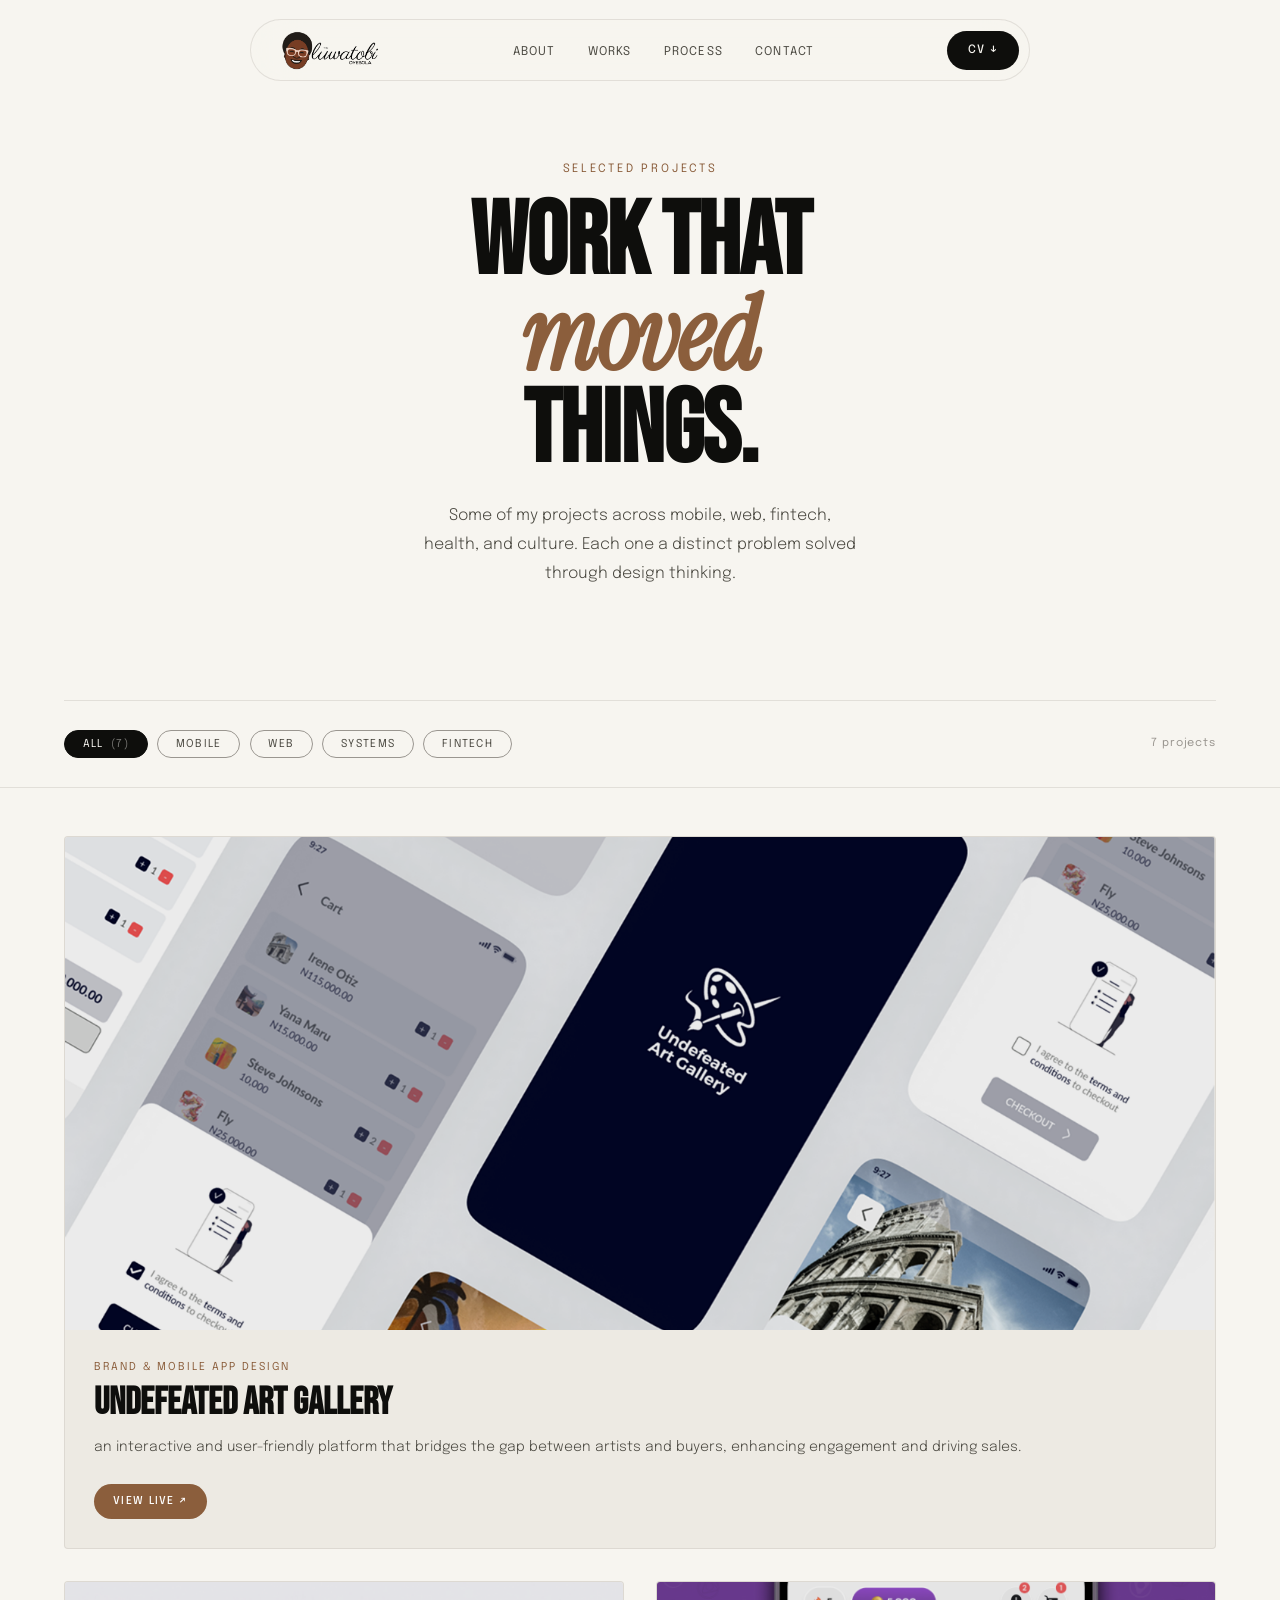
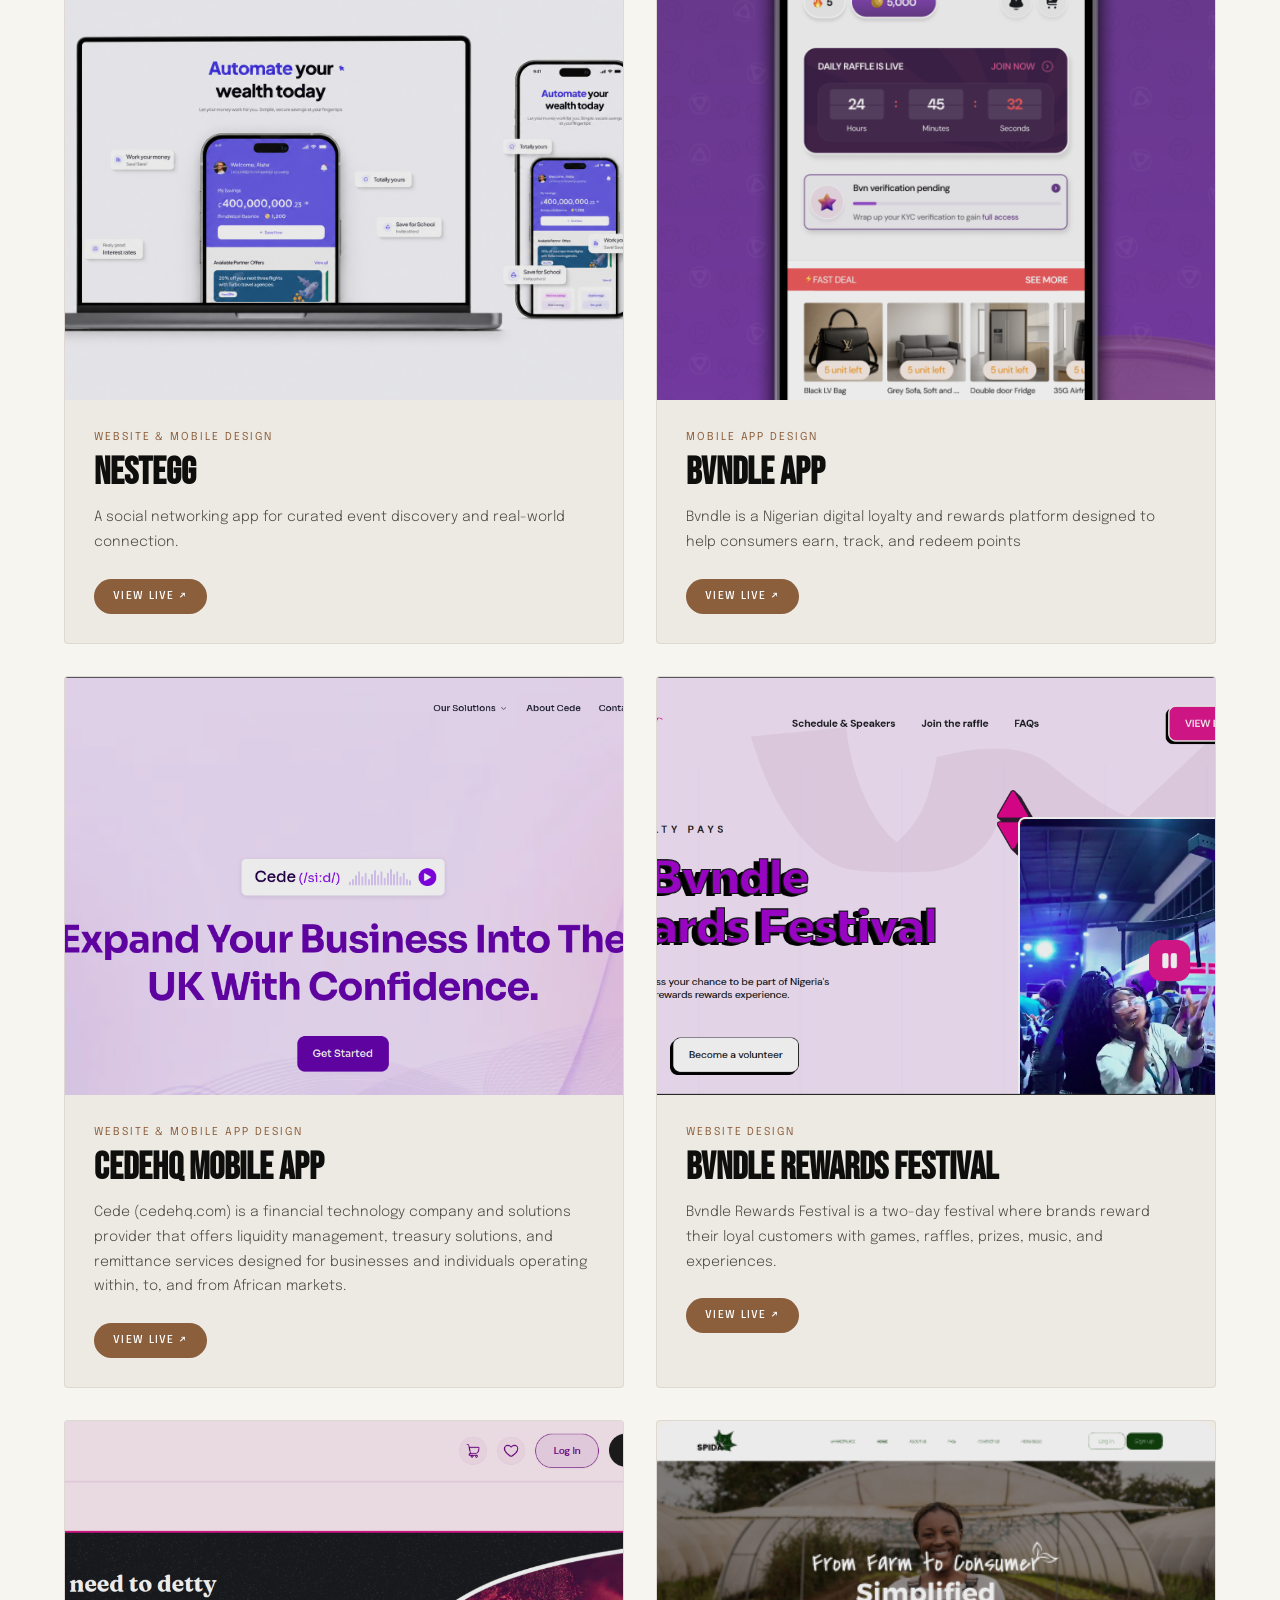
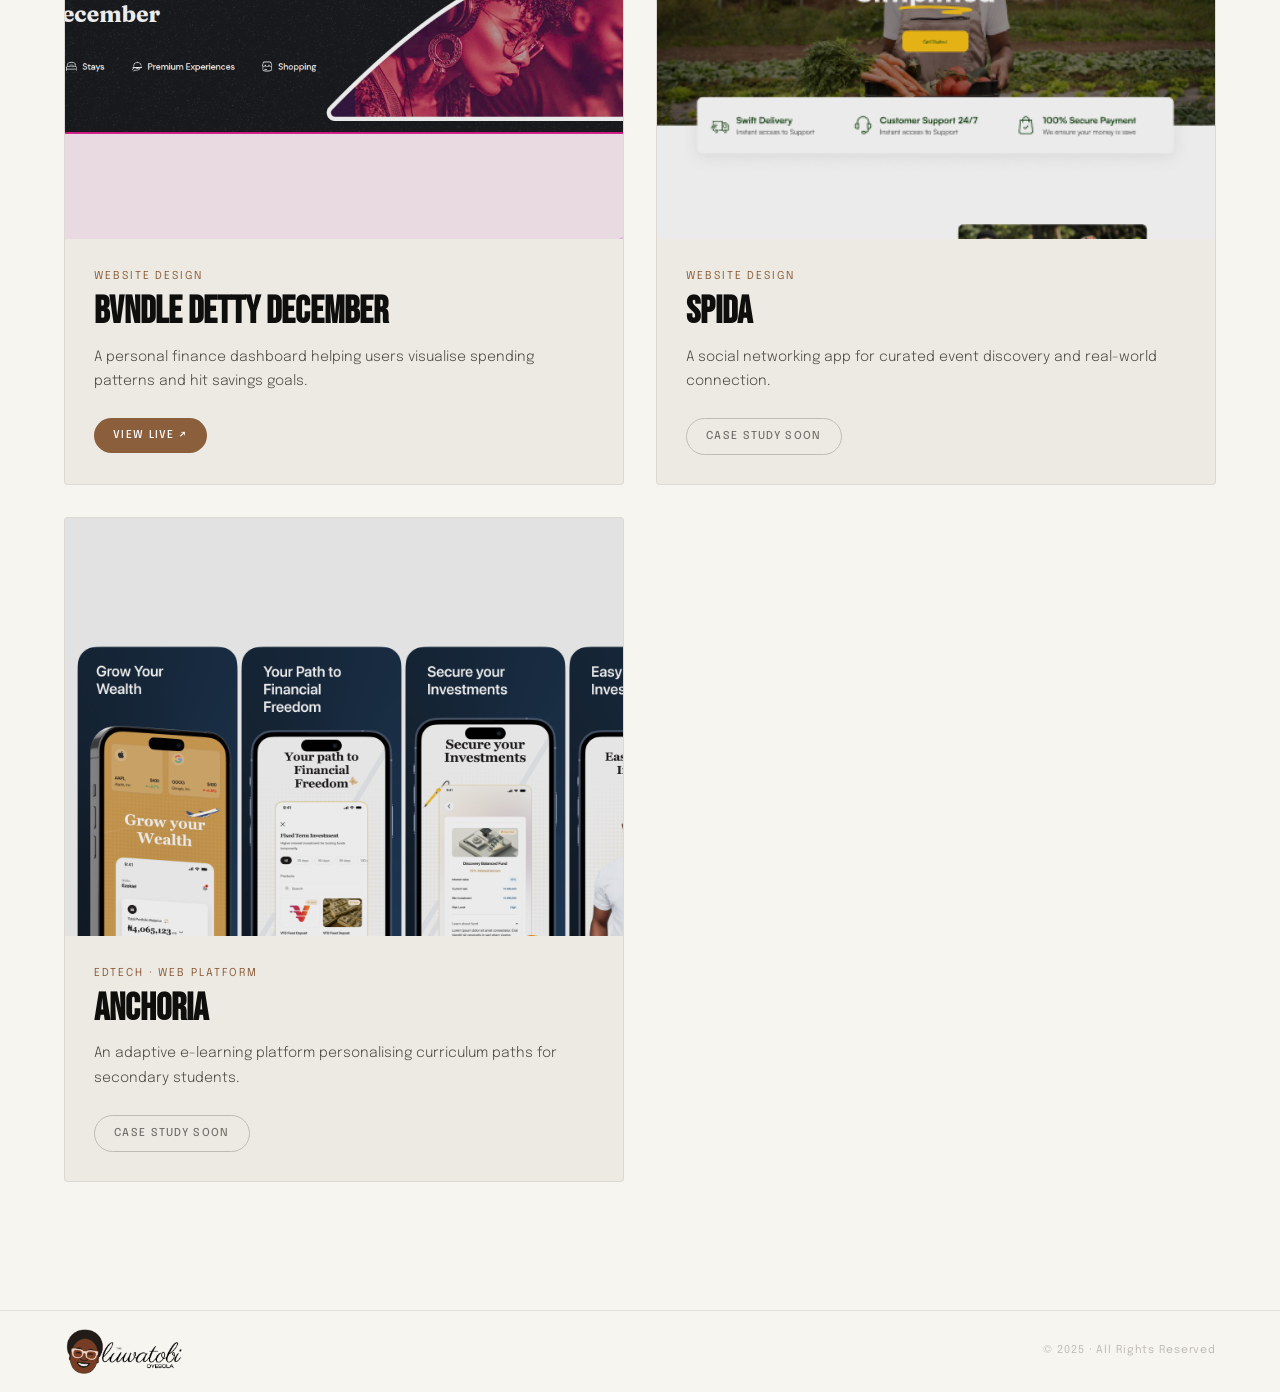
==== commit 5437110b: "FINISHING TOUCH" ====
--- a/case-study.html
+++ b/case-study.html
@@ -504,17 +504,17 @@
 
     <!-- NAV -->
     <nav id="main-nav">
-      <a class="nav-logo" href="#">
+      <a class="nav-logo" href="index.html">
         <img
           src="[data-uri]"
           alt="logo"
         />
       </a>
       <ul class="nav-links">
-        <li><a href="#about">About</a></li>
+       <li><a href="./index.html#about">About</a></li>
         <li><a href="./works.html">Works</a></li>
-        <li><a href="#process">Process</a></li>
-        <li><a href="#contact">Contact</a></li>
+        <li><a href="./index.html#process">Process</a></li>
+        <li><a href="./index.html#contact">Contact</a></li>
       </ul>
       <div class="nav-right">
         <a
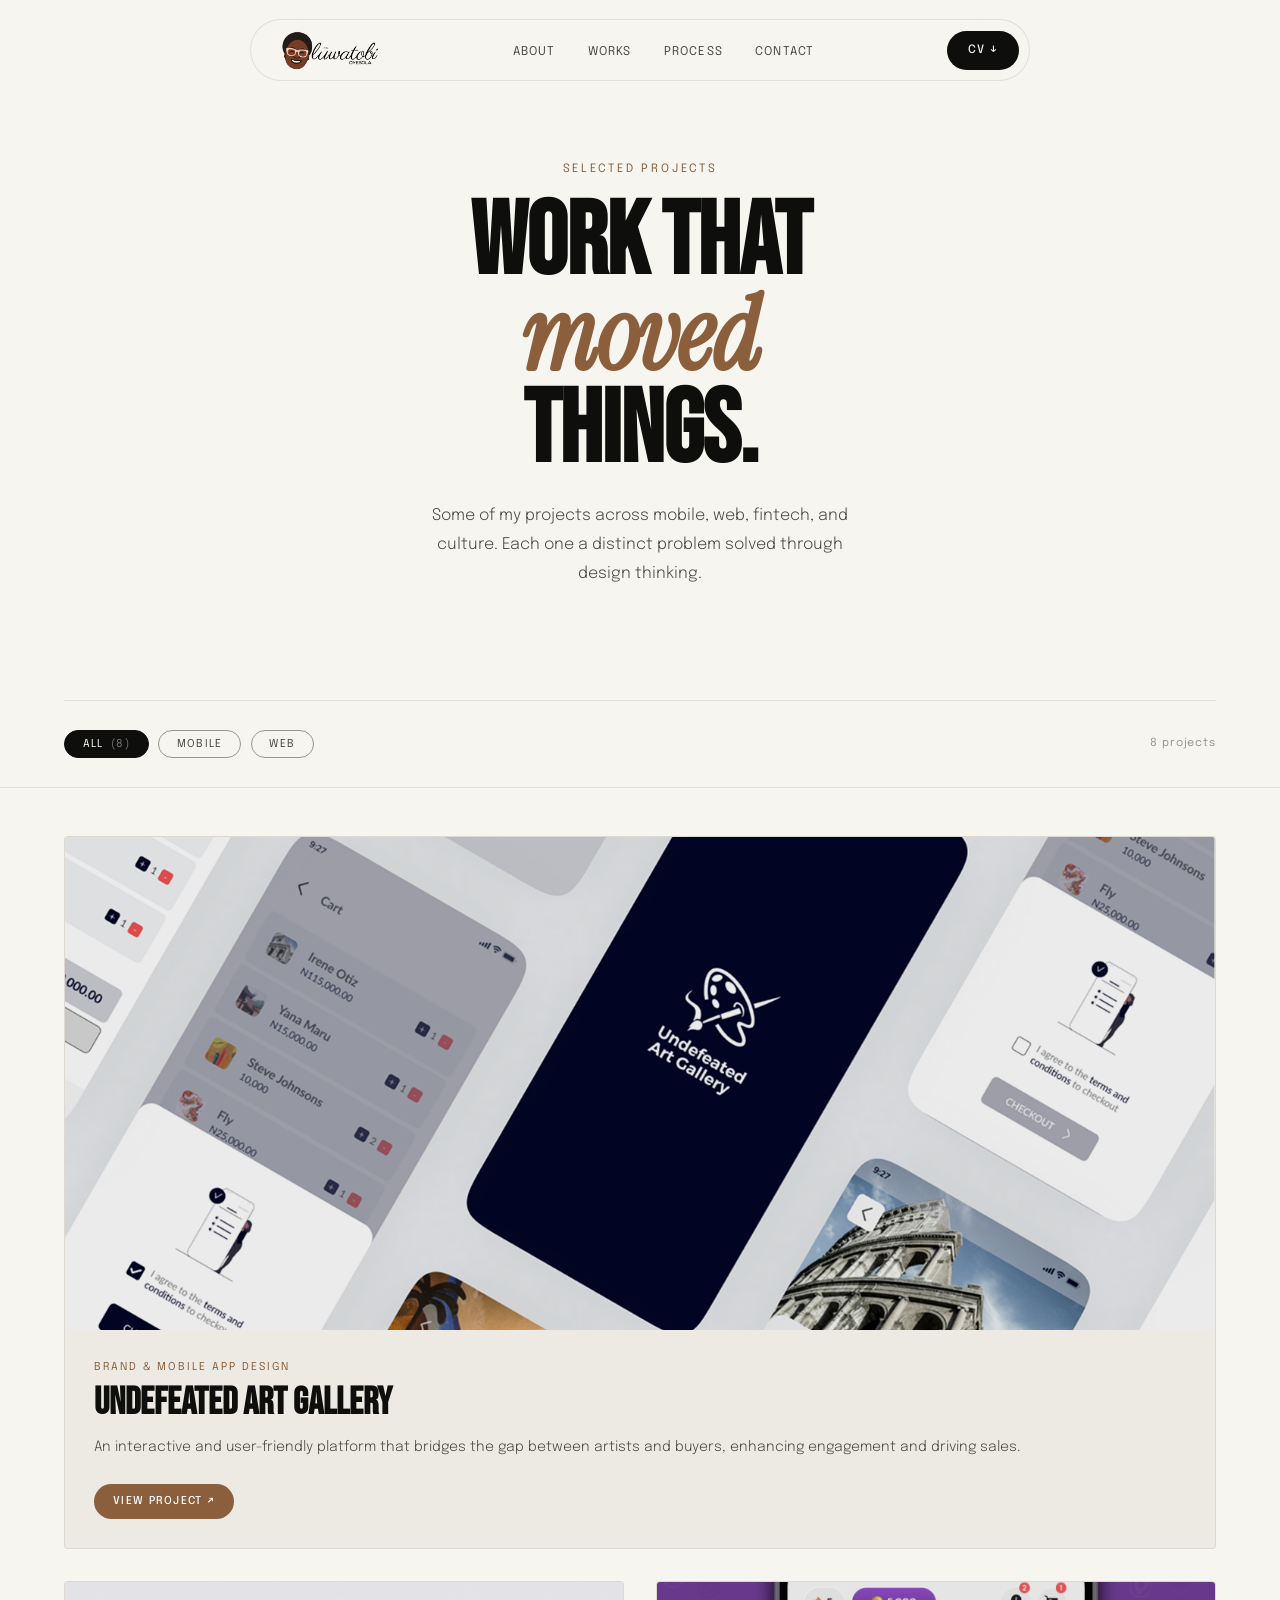
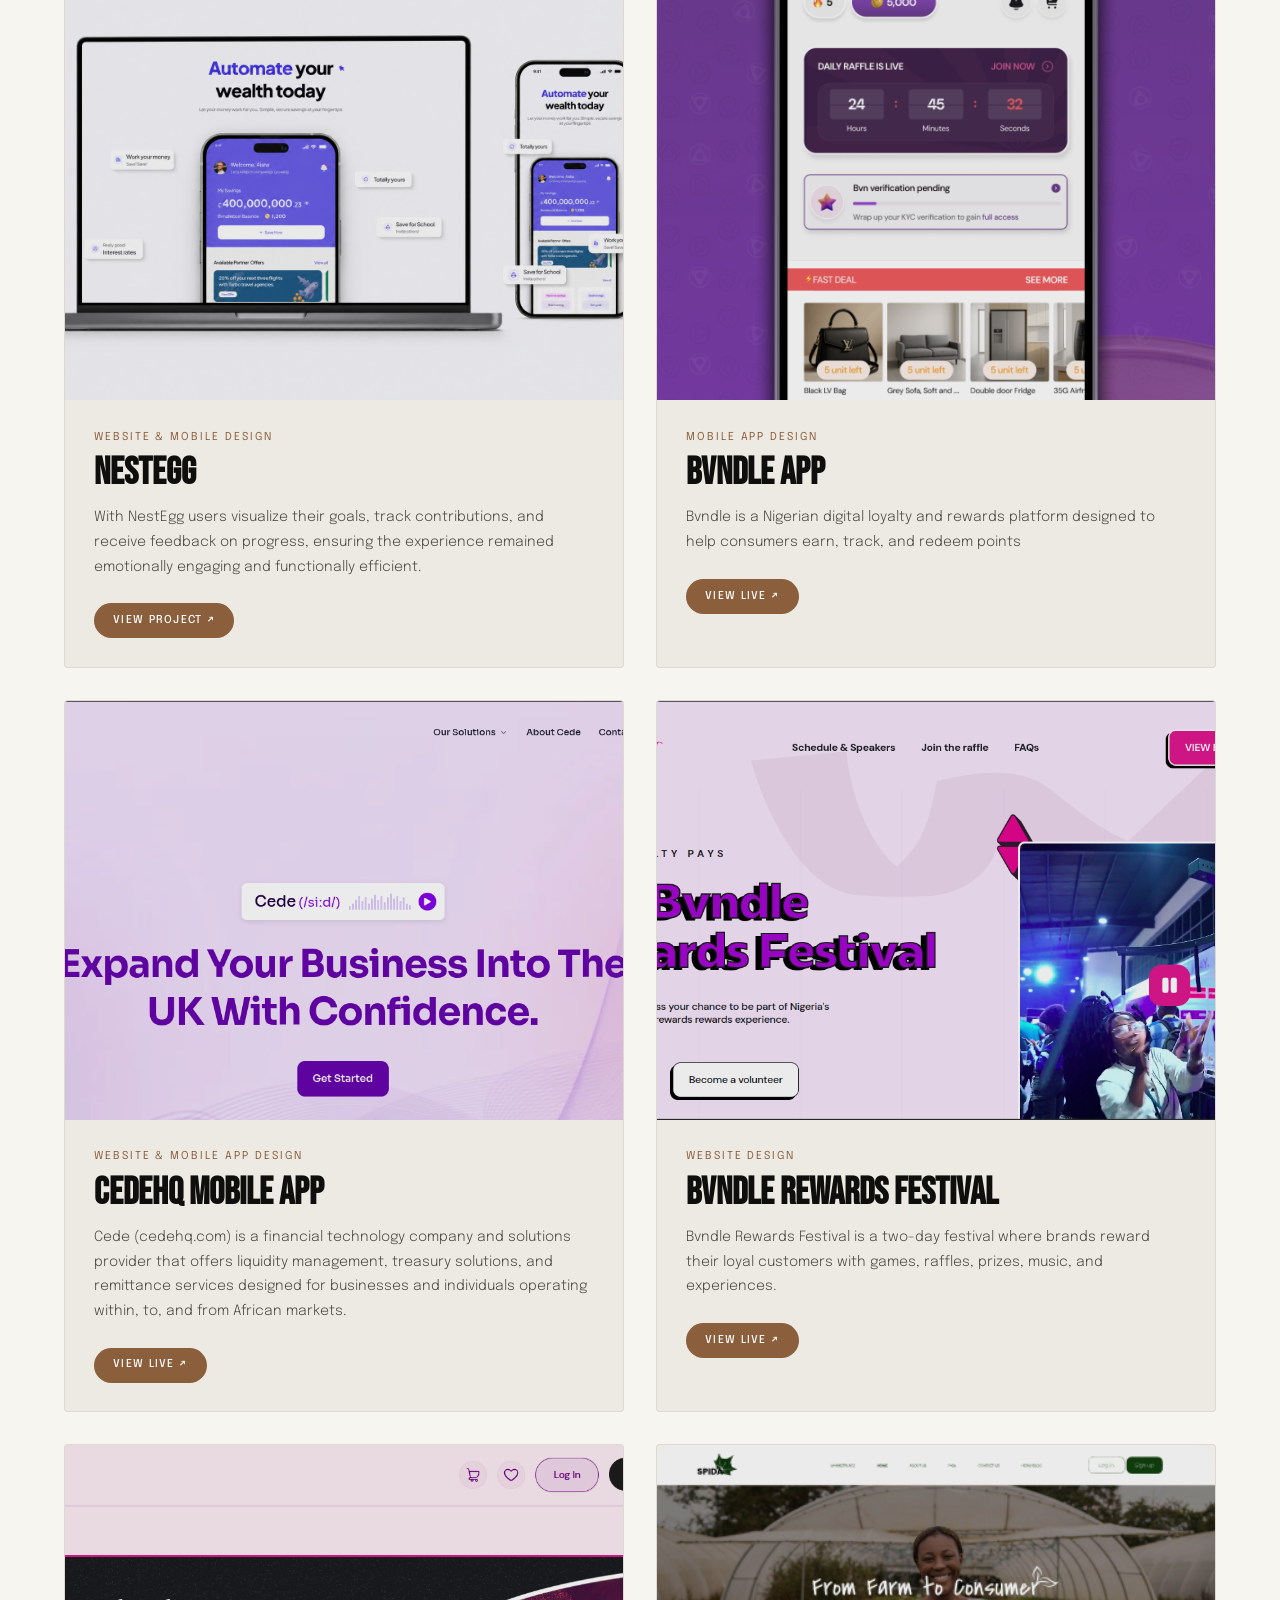
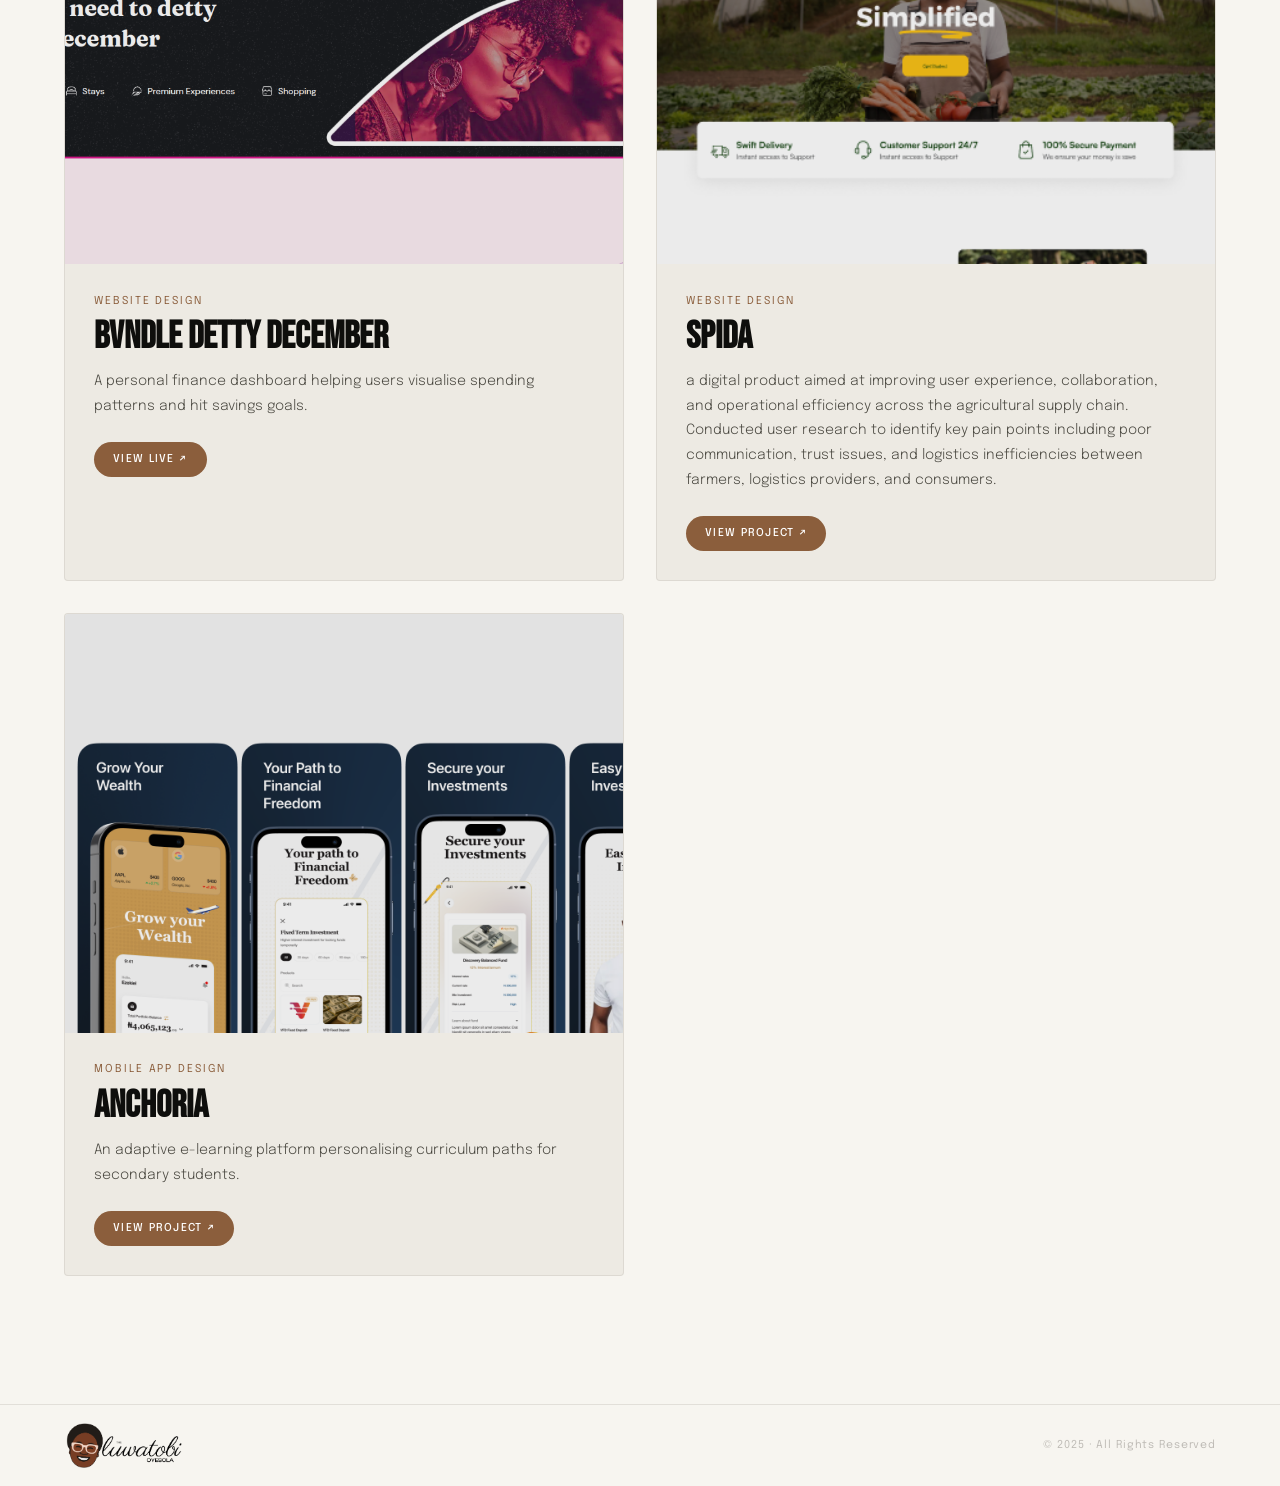
==== commit b2c55ac1: "CONTENT FIXED" ====
--- a/case-study.html
+++ b/case-study.html
@@ -9,6 +9,7 @@
       href="https://fonts.googleapis.com/css2?family=Bebas+Neue&family=Epilogue:ital,wght@0,200;0,300;0,400;0,500;1,200&family=Instrument+Serif:ital@0;1&display=swap"
       rel="stylesheet"
     />
+    <link rel="shortcut icon" href="[data-uri]" type="image/x-icon">
     <link rel="stylesheet" href="style.css" />
     <link rel="stylesheet" href="./style/works.css" />
     <script src="./script/script.js" defer></script>
@@ -105,13 +106,7 @@
         gap: 0.7rem;
         margin-bottom: 0.8rem;
       }
-      .s-label::before {
-        content: "";
-        width: 1.8rem;
-        height: 0.5px;
-        background: var(--accent2);
-        display: block;
-      }
+
       .reveal {
         opacity: 0;
         transform: translateY(1.6rem);
@@ -261,6 +256,17 @@
         color: rgba(247, 245, 240, 0.65);
         max-width: 52ch;
         line-height: 1.75;
+        /* white-space: nowrap; */
+        /* overflow: hidden; */
+        /* text-overflow: ellipsis; */
+        /* max-width: 300px; */
+      }
+
+      .truncate-multi {
+        display: -webkit-box;
+        -webkit-line-clamp: 3;
+        -webkit-box-orient: vertical;
+        overflow: hidden;
       }
 
       /* META BAR */
@@ -545,7 +551,7 @@
         <div class="cs-hero-content">
           <div class="cs-hero-cat" id="csCat"></div>
           <h1 class="cs-hero-title" id="csTitle"></h1>
-          <p class="cs-hero-sub" id="csSub"></p>
+          <p class="cs-hero-sub truncate-multi " id="csSub"></p>
         </div>
       </div>
 
@@ -576,20 +582,6 @@
           ></p>
         </div>
 
-        <div class="cs-section reveal d1">
-          <div class="s-label">Problem &amp; Solution</div>
-          <div class="cs-ps-grid" id="csPsGrid">
-            <div class="cs-ps-col">
-              <div class="cs-ps-label">The Problem</div>
-              <p class="cs-ps-text" id="csProblem"></p>
-            </div>
-            <div class="cs-ps-col solution">
-              <div class="cs-ps-label">The Solution</div>
-              <p class="cs-ps-text" id="csSolution"></p>
-            </div>
-          </div>
-        </div>
-
         <div class="cs-section reveal d2">
           <div class="s-label">Design Work</div>
           <div class="cs-gallery" id="csGallery"></div>
@@ -614,7 +606,7 @@
           title: "Undefeated Art Gallery",
           category: "Brand & Mobile App Design",
           short:
-            "An interactive and user-friendly platform that bridges the gap between artists and buyers, enhancing engagement and driving sales.",
+            "Designed Undefeated Art Gallery as a story driven art discovery platform where users connect emotionally with artwork before purchasing. My process began with UX research to identify gaps in traditional art platforms, then defining user personas and mapping a journey that prioritizes meaning over transaction. I translated insights into a simplified information architecture, wireframes, and a calm, minimal UI that places artwork storytelling before purchase actions. The result is an immersive experience that increases engagement, builds trust, and supports confident purchase decisions.",
           thumb: "./assets/UAG/undefeated-Gallery.png",
           hero: "./assets/UAG/undefeated-Gallery.png",
           imgs: [
@@ -629,15 +621,11 @@
            "./assets/UAG/artgallery8.png",
            "./assets/UAG/artgallery9.png",
           ],
-          role: "Lead Product Designer",
-          tools: "Figma \u00b7 FigJam \u00b7 Principle \u00b7 Notion",
-          problem:
-            "The current method of showcasing and purchasing art pieces at Undefeated Art Gallery is limited in providing a comprehensive digital experience. Art enthusiasts often lack access to detailed stories or histories behind art pieces, which are essential for appreciating the value and context of the artwork. Furthermore, there is no streamlined platform for artists to share their inspiration or for buyers to conveniently purchase and choose delivery options. This gap hinders artists from effectively connecting with potential buyers and reduces the overall user experience for art collectors.",
-          solution:
-            "To develop a mobile application for Undefeated Art Gallery that: Enables artists to upload detailed stories or histories about their art pieces when listing them for sale. Allows buyers to read and explore the background of the artwork to make informed purchase decisions. Offers buyers flexible delivery options, including doorstep delivery and gallery pickup.  Creates an interactive and user-friendly platform that bridges the gap between artists and buyers, enhancing engagement and driving sales.",
-          live: "#",
+          role: "Product Designer",
+          tools: "Figma",
+          live: null,
           figma: null,
-          has_links: true,
+          has_links: false,
         },
         {
           id: "nestegg",
@@ -645,7 +633,7 @@
           title: "Nest Egg",
           category: "Website & Mobile App Design",
           short:
-            "A social networking app for curated event discovery and real-world connection.",
+            "Designed Nestegg in collaboration with a cross functional team, a savings platform created to help individuals intentionally plan, manage, and achieve their financial goals in a more structured and motivating way. The core concept of the product is to move beyond individual saving by introducing a collaborative model where users, especially students, can set specific financial targets and invite friends, family, or a trusted network to contribute toward achieving those goals. My role focused on translating this product vision into a clear, intuitive, and user centered experience. I worked on defining user flows that simplified the journey from goal creation to contribution tracking, ensuring that every step felt seamless and easy to understand. I created wireframes that structured the experience around clarity, motivation, and transparency, helping users always understand their progress and next steps. In the UI design phase, I focused on building an interface that encourages consistency and engagement, making the saving process feel less overwhelming and more rewarding. Special attention was given to how users visualize their goals, track contributions, and receive feedback on progress, ensuring the experience remained emotionally engaging and functionally efficient. This project also emphasized the importance of trust and collaboration in financial products. By enabling shared saving, Nestegg fosters accountability and community support, making it easier for users to stay committed to their financial goals.",
           thumb: "./assets/NES/NestEgg-mockup.png",
           hero: "./assets/NES/NestEgg-mockup.png",
           imgs: [
@@ -663,13 +651,9 @@
           "./assets/NES/nestegg-Empty-screen.png",
             
           ],
-          role: "UI/UX Designer (Team Project)",
-          tools: "Figma \u00b7 Maze \u00b7 Miro",
-          problem:
-            "Existing social apps optimised for screen time, not real-world meetups. Users felt more isolated despite being more 'connected'.",
-          solution:
-            "An event-first social layer that surfaces relevant gatherings, friend attendance signals, and frictionless RSVP \u2014 reducing decision fatigue for spontaneous plans.",
-          live: "#",
+          role: "UI/UX Designer",
+          tools: "Figma",
+          live: null,
           figma: null,
           has_links: true,
         },
@@ -690,11 +674,7 @@
           "./assets/Bvndle/bundle-s4.png",
           ],
           role: "Product Designer",
-          tools: "Figma \u00b7 Webflow \u00b7 Hotjar",
-          problem:
-            "Farmers lost up to 40% of produce to middlemen. Urban buyers had no visibility into where their food came from or how fresh it was.",
-          solution:
-            "A dual-sided platform with farmer dashboards, real-time inventory, and a consumer-facing marketplace with farm storytelling built into every product listing.",
+          tools: "Figma",
           live: "https://bvndle.com/",
           figma: null,
           has_links: true,
@@ -705,18 +685,14 @@
           title: "Cedehq Mobile App",
           category: "Fintech \u00b7 Mobile App Design",
           short:
-            "Cede is a financial technology company and solutions provider that offers liquidity management, treasury solutions, and remittance services designed for businesses and individuals operating within, to, and from African markets.",
+            "I collaborated with the design team on Cede, contributing to the creation of user centered digital solutions aimed at helping businesses scale through intuitive and effective product experiences. I worked closely with designers and stakeholders to translate business goals and user needs into clear, functional, and visually engaging interfaces. My contributions included supporting user research, developing user flows, creating wireframes, and designing high fidelity interfaces using Figma. I focused on simplifying complex processes, improving usability, and ensuring a consistent user experience across the product. Through this collaboration, I contributed to delivering scalable and user focused design solutions that align with both user needs and business objectives.",
           thumb: "./assets/cedehq.png",
           hero: "./assets/cedehq.png",
           imgs: [
             "./assets/cedehq.png",
           ],
           role: "Product Designer (Team Project)",
-          tools: "Figma \u00b7 Principle \u00b7 Loom",
-          problem:
-            "Most finance apps overwhelmed users with raw data. The result: people avoided checking their finances altogether.",
-          solution:
-            "A calm, insight-first dashboard that surfaces one actionable recommendation per week \u2014 turning anxiety into agency through progressive disclosure.",
+          tools: "Figma",
           live: "https://cedehq.com/uk",
           figma: null,
           has_links: true,
@@ -749,18 +725,14 @@
           title: "Bvndle Detty December",
           category: "MObile App Design",
           short:
-            "An adaptive e-learning platform personalising curriculum paths for secondary students.",
+            "Designed the Bvndle Detty December Admin system in collaboration with my team to support efficient event management and seamless operational control. My role focused on structuring the admin flow to ensure clear hierarchy, easy navigation, and smooth management of key activities such as user oversight, event updates, and content coordination. I worked closely with teammates to translate functional requirements into a user friendly dashboard experience that supports quick decision making and reduces operational complexity. This project highlights the importance of admin flows in UI UX design, as they ensure that backend users can efficiently manage systems, maintain accuracy, and execute tasks without friction, ultimately improving overall product performance and scalability.",
           thumb: "./assets/detty-december.png",
           hero: "./assets/detty-december.png",
           imgs: [
             "./assets/detty-december.png",
           ],
           role: "Product Designer",
-          tools: "Figma \u00b7 Maze \u00b7 Notion",
-          problem:
-            "One-size-fits-all curricula left struggling students further behind while advanced learners stagnated waiting for peers to catch up.",
-          solution:
-            "An adaptive quiz engine paired with a visual learning map \u2014 giving students agency over their pace while surfacing gaps to teachers in real time.",
+          tools: "Figma",
           live: "https://bvndledettydecember.com/",
           figma: null,
           has_links: false,
@@ -771,7 +743,7 @@
           title: "Spida",
           category: "Website Design",
           short:
-            "An adaptive e-learning platform personalising curriculum paths for secondary students.",
+            "Designed SPIDA, a digital product aimed at improving user experience, collaboration, and operational efficiency across the agricultural supply chain. Conducted user research to identify key pain points including poor communication, trust issues, and logistics inefficiencies between farmers, logistics providers, and consumers. Translated insights into clear user flows, information architecture, and UX design solutions that streamline interactions and improve end to end coordination. Focused on building a user centered, scalable, and data informed design system that enhances transparency, aligns stakeholder expectations, and improves service delivery. The final solution optimizes workflow efficiency, stakeholder communication, and product usability, creating a fair and reliable ecosystem that supports better decision making and improved user satisfaction across all touchpoints.",
           thumb: "./assets/SPA/spida-mockup.png",
           hero: "./assets/SPA/spida-mockup.png",
           imgs: [
@@ -791,11 +763,7 @@
               "./assets/SPA/spida.png"
           ],
           role: "Product Designer",
-          tools: "Figma \u00b7 Maze \u00b7 Notion",
-          problem:
-            "One-size-fits-all curricula left struggling students further behind while advanced learners stagnated waiting for peers to catch up.",
-          solution:
-            "An adaptive quiz engine paired with a visual learning map \u2014 giving students agency over their pace while surfacing gaps to teachers in real time.",
+          tools: "Figma",
           live: null,
           figma: null,
           has_links: false,
@@ -806,7 +774,7 @@
           title: "Anchoria",
           category: "Mobile App Design",
           short:
-            "An adaptive e-learning platform personalising curriculum paths for secondary students.",
+            "Designed the Anchoria Investment App in collaboration with a cross functional team, focusing on creating a seamless investment experience for users managing and growing their wealth. My role involved translating product requirements into clear user flows, wireframes, and intuitive interfaces that simplify investment actions and improve user confidence. A key highlight of this project is the exploration of both dark and light mode designs, ensuring visual flexibility, accessibility, and user preference across different environments. This project demonstrates thoughtful product thinking, collaboration, and attention to scalable UI systems in fintech design.",
           thumb: "./assets/ACH/Anchoria-full.png",
           hero: "./assets/ACH/Anchoria-full.png",
           imgs: [
@@ -817,11 +785,7 @@
                "./assets/ACH/Anchoria-4.jpg",
           ],
           role: "Product Designer",
-          tools: "Figma \u00b7 Maze \u00b7 Notion",
-          problem:
-            "One-size-fits-all curricula left struggling students further behind while advanced learners stagnated waiting for peers to catch up.",
-          solution:
-            "An adaptive quiz engine paired with a visual learning map \u2014 giving students agency over their pace while surfacing gaps to teachers in real time.",
+          tools: "Figma",
           live: null,
           figma: null,
           has_links: false,
@@ -852,8 +816,6 @@
         document.getElementById("csRole").textContent = p.role;
         document.getElementById("csTools").textContent = p.tools;
         document.getElementById("csOverview").textContent = p.short;
-        document.getElementById("csProblem").textContent = p.problem;
-        document.getElementById("csSolution").textContent = p.solution;
 
         // Gallery
         var gallery = document.getElementById("csGallery");
--- a/style.css
+++ b/style.css
@@ -220,119 +220,7 @@
   transform: translateY(-6.5px) rotate(-45deg);
 }
 
-/* Mobile responsive navbar
-@media (max-width: 768px) {
-  nav {
-    top: 0.8rem;
-    left: auto;
-    right: 1rem;
-    transform: none;
-    width: auto;
-    padding: 0.5rem 0.6rem;
-    border-radius: 12px;
-  }
-
-  .nav-logo {
-    display: flex;
-    font-size: 0.65rem;
-  }
-
-  .nav-logo img {
-    display: none;
-  }
-
-  .nav-links {
-    position: fixed;
-    top: 4.5rem;
-    left: 0;
-    right: 0;
-    flex-direction: column;
-    gap: 0.5rem;
-    margin: 0;
-    width: 100%;
-    background: var(--glass-nav);
-    backdrop-filter: blur(24px) saturate(180%);
-    -webkit-backdrop-filter: blur(24px) saturate(180%);
-    border: 0.5px solid var(--surface-border);
-    padding: 1.5rem 1rem;
-    box-shadow: var(--shadow);
-    border-radius: 0 0 12px 12px;
-    display: none;
-    max-height: calc(100vh - 5rem);
-    overflow-y: auto;
-  }
-
-  .nav-links.active {
-    display: flex;
-  }
-
-  .nav-links li {
-    width: 100%;
-  }
-
-  .nav-links a {
-    display: block;
-    padding: 0.8rem 1rem;
-    border-radius: 8px;
-    transition: all 0.2s ease;
-    font-size: 0.8rem;
-  }
-
-  .nav-links a::after {
-    display: none;
-  }
-
-  .nav-links a:hover {
-    background: var(--bg2);
-    color: var(--ink);
-  }
-
-  .nav-right {
-    margin-left: 0;
-    gap: 0.5rem;
-  }
-
-  .nav-cta {
-    padding: 0.55rem 1rem;
-    font-size: 0.65rem;
-  }
-
-  .hamburger {
-    display: flex;
-    order: 3;
-  }
-}
-
-@media (max-width: 480px) {
-  nav {
-    top: 0.6rem;
-    right: 0.8rem;
-    border-radius: 8px;
-    padding: 0.4rem 0.5rem;
-  }
-
-  .nav-logo {
-    font-size: 0.6rem;
-    max-width: 70px;
-    overflow: hidden;
-    text-overflow: ellipsis;
-  }
-
-  .nav-links {
-    top: 3.5rem;
-    padding: 1rem;
-  }
-
-  .nav-links a {
-    padding: 0.7rem 0.8rem;
-    font-size: 0.75rem;
-  }
-
-  .nav-cta {
-    padding: 0.5rem 0.9rem;
-    font-size: 0.6rem;
-  }
-} */
+
 
 /* ── HERO ────────────────────────────────────── */
 #hero {
@@ -364,11 +252,14 @@
   position: relative;
   z-index: 2;
   width: 100%;
-  padding: 0 5vw 6vh;
+  /* padding: 0 5vw 6vh; */
+    padding: 0 ;
   display: grid;
   grid-template-columns: 1fr auto;
   align-items: flex-end;
   gap: 2rem;
+  /* border: 1px solid red; */
+  margin-top: 140px;
 }
 @media (max-width: 900px) {
   .hero-content {
@@ -376,12 +267,29 @@
     align-items: center;
     text-align: center;
     gap: 1.5rem;
-    padding: 0 4vw 2rem;
-  }
-  .hero-right {
-    order: 2;
-    margin-top: 1rem;
-  }
+    padding: 0 2vw 2rem;
+    /* border: 1px solid red; */
+    /* margin-top: -150px; */
+    /* position: relative; */
+  }
+ 
+}
+
+@media (max-width: 500px) {
+  #hero {
+    align-items: center;
+  }
+  .hero-content {
+    grid-template-columns: 1fr;
+    align-items: center;
+    text-align: center;
+    gap: 1.5rem;
+    padding: 0 2vw 2rem;
+    /* border: 1px solid red; */
+    margin-top: -150px;
+    position: relative;
+  }
+ 
 }
 
 .hero-eyebrow {
@@ -398,13 +306,7 @@
   opacity: 0;
   animation: fadeUp 0.8s 0.2s var(--ease) forwards;
 }
-.hero-eyebrow::before {
-  content: "";
-  display: block;
-  width: 2rem;
-  height: 0.5px;
-  background: var(--accent2);
-}
+
 .hero-title {
   font-family: var(--ff-display);
   font-size: clamp(5rem, 13vw, 16rem);
@@ -429,9 +331,11 @@
   padding-bottom: 0.5rem;
 }
 @media (max-width: 900px) {
-  .hero-right {
-    align-items: center;
-  }
+  .hero-left .hero-eyebrow {
+    text-align: center;
+    display: block;
+    /* border: 1px solid red; */
+  }  
 }
 
 .hero-tag {
@@ -491,6 +395,7 @@
   animation: fadeUp 0.8s 0.6s var(--ease) forwards;
 }
 @media (max-width: 900px) {
+  
   .hero-stats .h-stat {
     text-align: center;
   }
@@ -518,6 +423,18 @@
   color: rgba(247, 245, 240, 0.45);
 }
 
+@media (max-width: 500px) {
+  .hero-stats {
+    /* border: 1px solid red; */
+    flex-direction: row;
+    margin: 0 auto;
+    top: 51%;
+    right: 2rem;
+    left: 2rem;
+    justify-content: center;
+  }
+}
+
 /* ── MARQUEE ─────────────────────────────────── */
 .marquee-wrap {
   background: var(--ink);
@@ -579,13 +496,7 @@
   gap: 0.7rem;
   margin-bottom: 1rem;
 }
-.s-label::before {
-  content: "";
-  width: 1.8rem;
-  height: 0.5px;
-  background: var(--accent2);
-  display: block;
-}
+
 .s-title {
   font-family: var(--ff-display);
   font-size: clamp(2.8rem, 6vw, 6.5rem);
@@ -718,9 +629,17 @@
   line-height: 1;
   letter-spacing: -0.01em;
   color: var(--bg);
-  max-width: 18ch;
+  max-width: 25ch;
   margin-bottom: 5rem;
 }
+
+@media (max-width: 400px) {
+  .philosophy-quote {
+    max-width: none;
+    font-size: 2.3rem;
+  }
+}
+
 .philosophy-quote em {
   font-family: var(--ff-serif);
   font-style: italic;
@@ -770,10 +689,11 @@
 }
 .process-header {
   display: grid;
-  grid-template-columns: 1fr 1fr;
-  gap: 4rem;
+  grid-template-columns: 1fr;
+  /* gap: 4rem; */
   margin-bottom: 5rem;
   align-items: end;
+  /* border: 1px solid red; */
 }
 .process-desc {
   font-family: var(--ff-body);
@@ -781,6 +701,8 @@
   font-weight: 300;
   color: var(--ink2);
   line-height: 1.85;
+  max-width: 600px;
+  /* border: 1px solid red; */
 }
 .steps {
   display: grid;
@@ -870,22 +792,69 @@
 }
 .works-head {
   display: flex;
-  align-items: flex-end;
+  align-items: center;
   justify-content: space-between;
   margin-bottom: 3rem;
   gap: 1rem;
-  flex-wrap: wrap;
-}
+  /* flex-wrap: wrap; */
+  /* border: 1px solid red; */
+}
+
 @media (max-width: 900px) {
   .works-head {
-    flex-direction: column;
-    align-items: flex-start;
-  }
+    align-items: center;
+  }
+  .works-head > div {
+    flex: 1 1 16rem;
+    min-width: 0;
+  }
+  .works-head .s-title {
+    max-width: 12ch;
+  }
+
   .works-head a.cbtn {
-    width: 100%;
     text-align: center;
-  }
-}
+    padding: 0.75rem 1.2rem;
+    font-size: 0.68rem;
+    letter-spacing: 0.1em;
+  }
+}
+
+@media (max-width: 560px) {
+  .works-head {
+    gap: 0.9rem;
+  }
+  .works-head .s-title {
+    max-width: 10ch;
+  }
+  .works-head a.cbtn {
+    padding: 0.7rem 1rem;
+  }
+}
+
+@media (max-width: 420px) {
+ 
+   .works-head .s-title {
+    max-width: 12ch;
+    /* border: 1px solid red; */
+  }
+
+  .works-head {
+    gap: 0.5rem;
+  }
+
+  .works-head a.cbtn {
+    padding: 0.7rem 0.7rem;
+    width: 140px;
+    justify-content: center;
+    font-size: 0.65rem;
+  }
+
+  .s-title {
+    font-size: 2rem;
+  }
+}
+
 
 .works-grid {
   display: grid;
@@ -1120,6 +1089,12 @@
   display: flex;
   gap: 0.8rem;
   flex-wrap: wrap;
+  margin-bottom: 1.5rem;
+}
+.contact-socials {
+  display: flex;
+  gap: 0.9rem;
+  flex-wrap: wrap;
   margin-bottom: 4rem;
 }
 .cbtn {
@@ -1152,6 +1127,27 @@
 }
 .cbtn.ghost:hover {
   border-color: var(--accent2);
+  color: var(--accent2);
+  transform: translateY(-2px);
+}
+.social-link {
+  display: inline-flex;
+  align-items: center;
+  gap: 0.65rem;
+  color: rgba(247, 245, 240, 0.72);
+  text-decoration: none;
+  font-family: var(--ff-body);
+  font-size: 0.78rem;
+  letter-spacing: 0.08em;
+  text-transform: uppercase;
+  transition: color 0.25s ease, transform 0.25s ease;
+}
+.social-link svg {
+  width: 1rem;
+  height: 1rem;
+  fill: currentColor;
+}
+.social-link:hover {
   color: var(--accent2);
   transform: translateY(-2px);
 }
@@ -1240,42 +1236,7 @@
 
 /* ── MOBILE ──────────────────────────────────── */
 @media (max-width: 900px) {
-  /* nav {
-    top: 0.8rem;
-    padding: 0.5rem 0.5rem 0.5rem 1.2rem;
-    gap: 1rem;
-    justify-content: space-between;
-  }
-
-  .hamburger {
-    display: flex;
-  }
-  .nav-links {
-    position: fixed;
-    inset: 0;
-    top: 0;
-    background: var(--glass-nav);
-    backdrop-filter: blur(28px);
-    flex-direction: column;
-    align-items: center;
-    justify-content: center;
-    gap: 2.5rem;
-    z-index: 150;
-    opacity: 0;
-    pointer-events: none;
-    transition: opacity 0.35s var(--ease);
-    display: flex !important; /* override the display:none */
-
-  /* .nav-links.mobile-open {
-    opacity: 1;
-    pointer-events: all;
-  }
-  .nav-links a {
-    font-size: 1.2rem;
-    letter-spacing: 0.2em;
-  } */
-
-  section {
+   section {
     padding: 5rem 4vw;
   }
   .about-grid {
@@ -1305,6 +1266,9 @@
   .contact-details {
     flex-direction: column;
     gap: 1.5rem;
+  }
+  .contact-socials {
+    gap: 0.75rem 1.2rem;
   }
   .hero-title {
     font-size: clamp(4rem, 16vw, 8rem);
--- a/style/works.css
+++ b/style/works.css
@@ -90,13 +90,7 @@
   gap: 0.7rem;
   margin-bottom: 0.8rem;
 }
-.s-label::before {
-  content: "";
-  width: 1.8rem;
-  height: 0.5px;
-  background: var(--accent2);
-  display: block;
-}
+
 .reveal {
   opacity: 0;
   transform: translateY(1.6rem);
